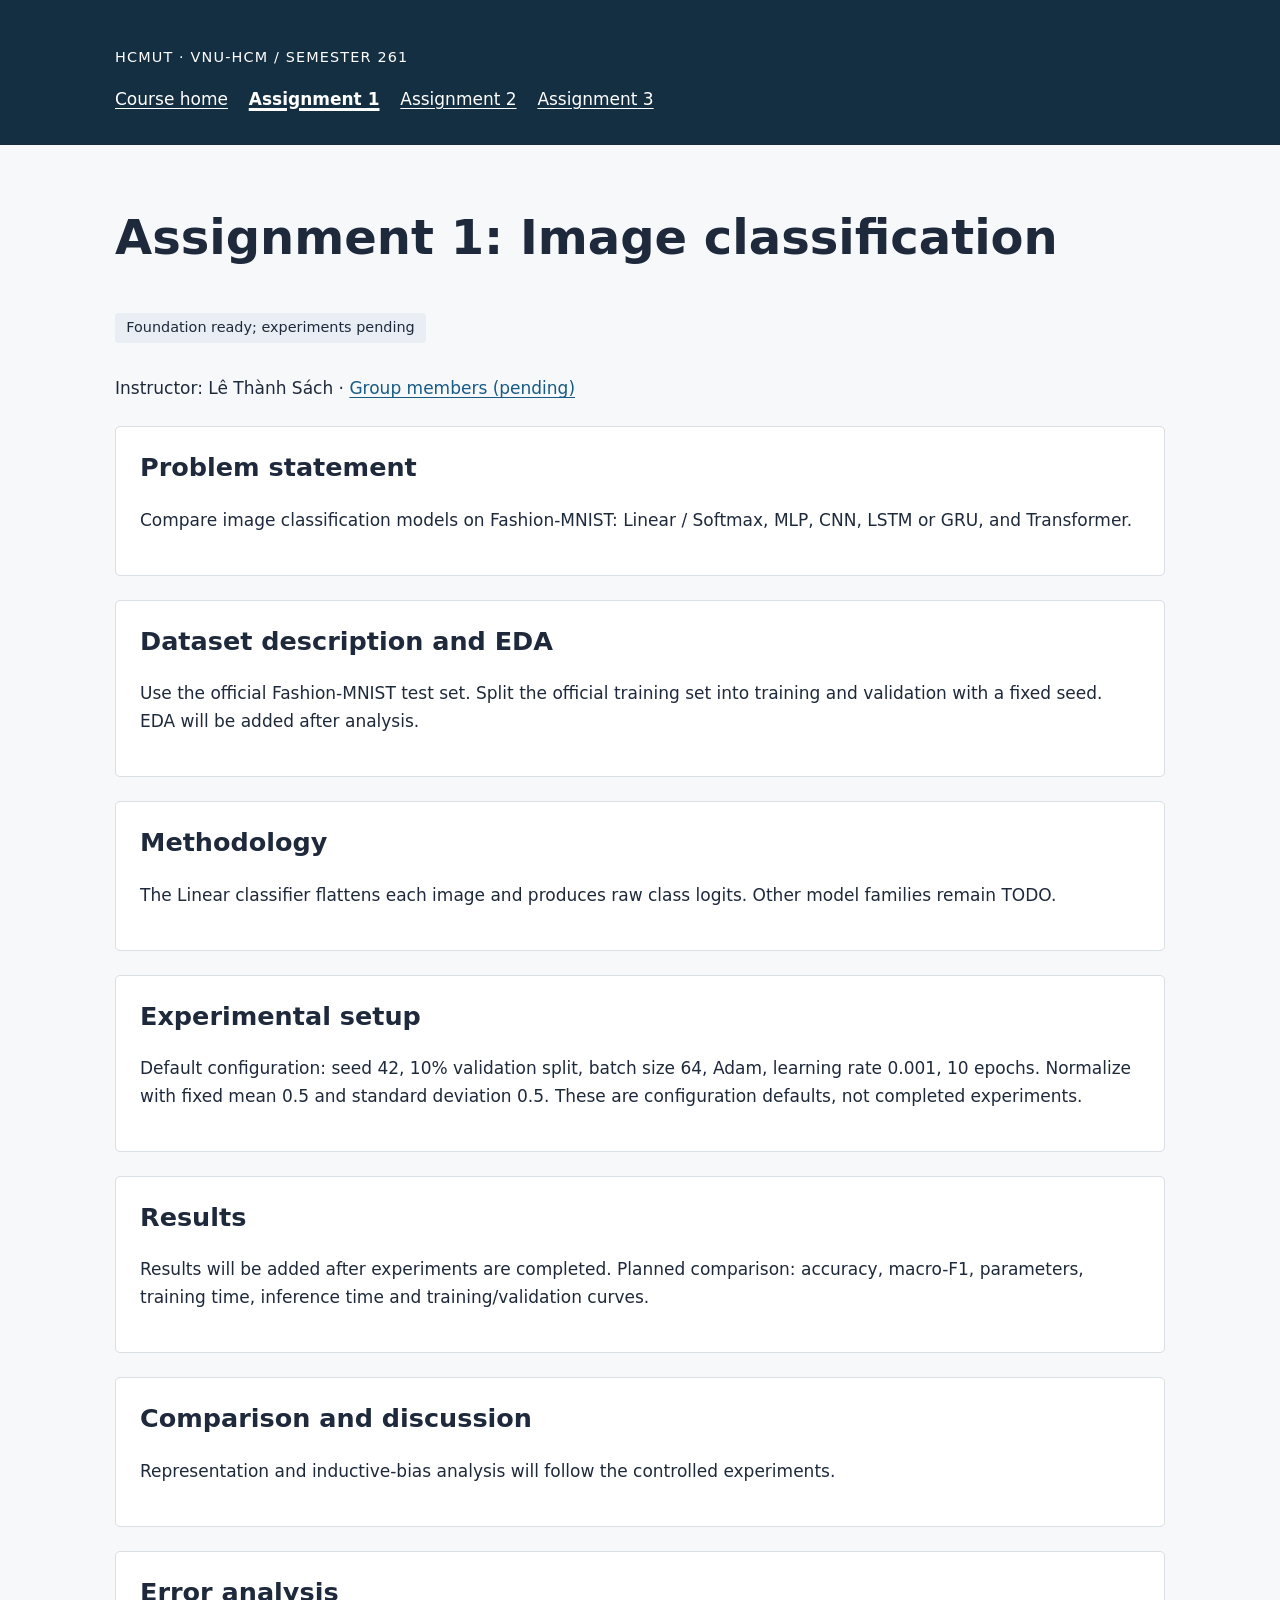
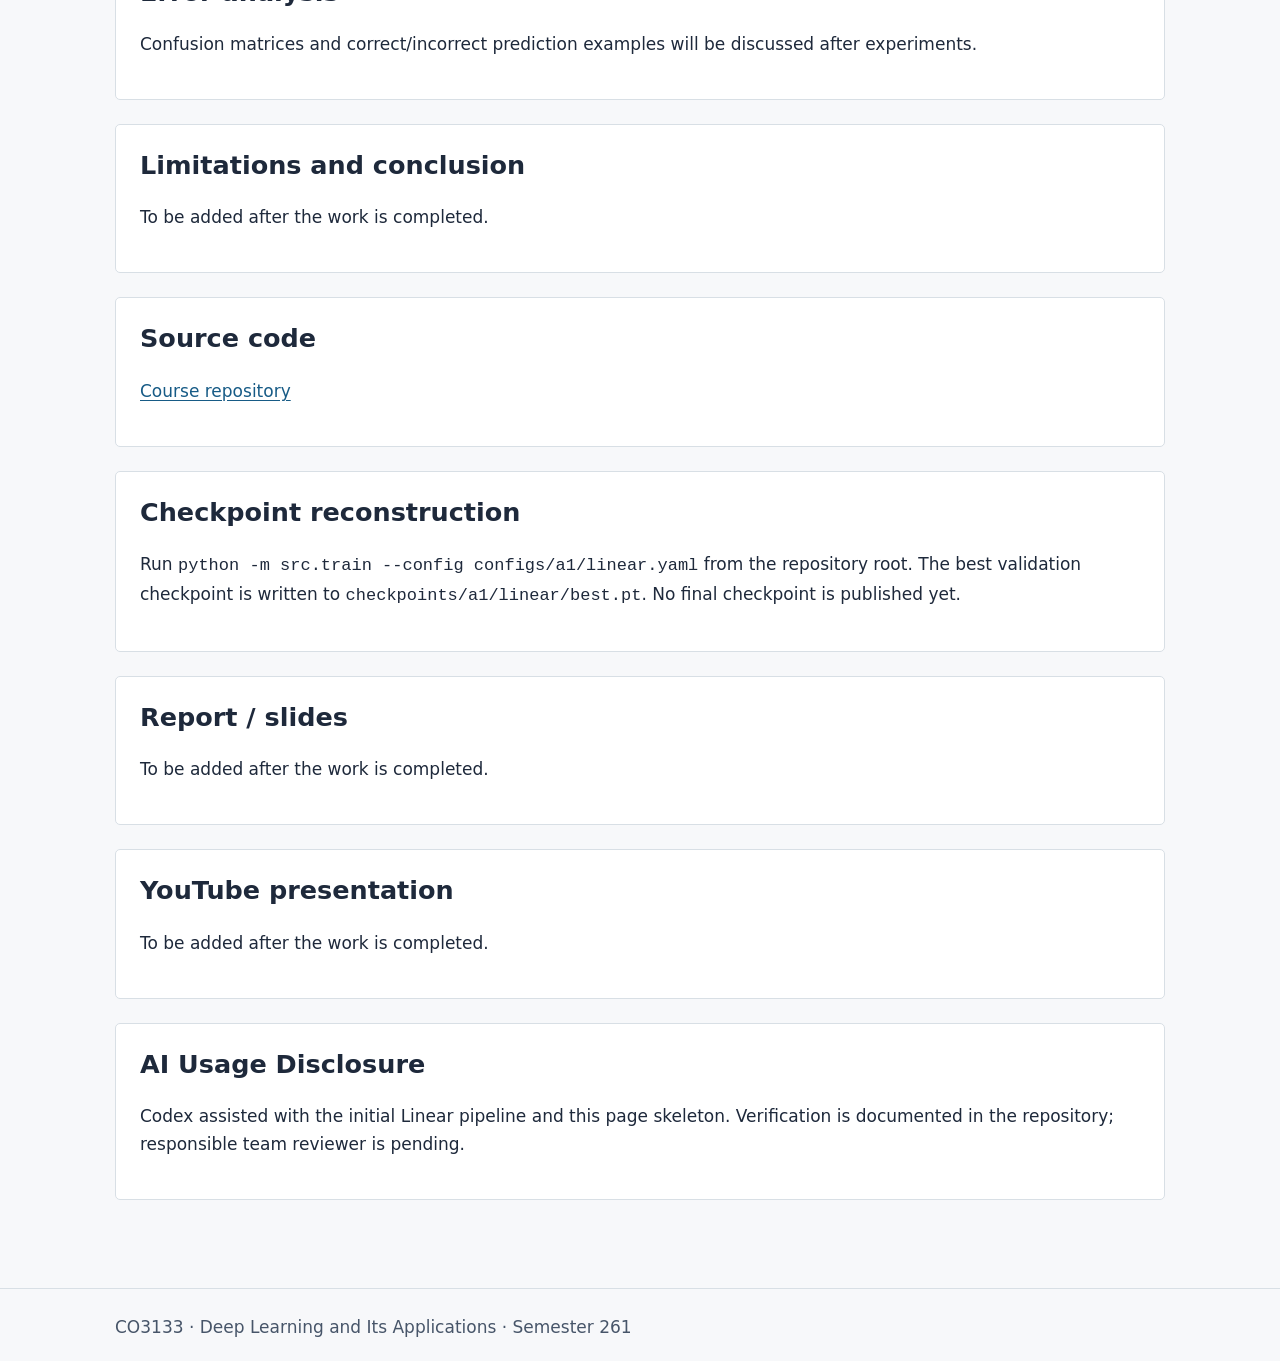
==== docs/assignments/a1/index.html @ 647c3972 "source base repo" ====
<!doctype html>
<html lang="en">
<head><meta charset="utf-8"><meta name="viewport" content="width=device-width,initial-scale=1"><title>Assignment 1 | CO3133</title><link rel="stylesheet" href="../../assets/css/style.css"></head>


<body><a class="skip" href="#main">Skip to content</a>

<header>
<div class="wrap">
<p class="eyebrow">HCMUT · VNU-HCM / Semester 261</p>

<nav aria-label="Main navigation"><a href="../../index.html">Course home</a><a href="../a1/index.html" aria-current="page">Assignment 1</a><a href="../a2/index.html">Assignment 2</a><a href="../a3/index.html">Assignment 3</a></nav>
</div>
</header>

<main id="main" class="wrap">
<h1>Assignment 1: Image classification</h1>

<p class="status">Foundation ready; experiments pending</p>

<p>Instructor: Lê Thành Sách · <a href="../../index.html#team">Group members (pending)</a></p>

<section>
<h2>Problem statement</h2>

<p>Compare image classification models on Fashion-MNIST: Linear / Softmax, MLP, CNN, LSTM or GRU, and Transformer.</p>
</section>

<section>
<h2>Dataset description and EDA</h2>

<p>Use the official Fashion-MNIST test set. Split the official training set into training and validation with a fixed seed. EDA will be added after analysis.</p>
</section>

<section>
<h2>Methodology</h2>

<p>The Linear classifier flattens each image and produces raw class logits. Other model families remain TODO.</p>
</section>

<section>
<h2>Experimental setup</h2>

<p>Default configuration: seed 42, 10% validation split, batch size 64, Adam, learning rate 0.001, 10 epochs. Normalize with fixed mean 0.5 and standard deviation 0.5. These are configuration defaults, not completed experiments.</p>
</section>

<section>
<h2>Results</h2>

<p>Results will be added after experiments are completed. Planned comparison: accuracy, macro-F1, parameters, training time, inference time and training/validation curves.</p>
</section>

<section>
<h2>Comparison and discussion</h2>

<p>Representation and inductive-bias analysis will follow the controlled experiments.</p>
</section>

<section>
<h2>Error analysis</h2>

<p>Confusion matrices and correct/incorrect prediction examples will be discussed after experiments.</p>
</section>

<section>
<h2>Limitations and conclusion</h2>

<p>To be added after the work is completed.</p>
</section>

<section>
<h2>Source code</h2>

<p><a href="https://github.com/kimhoangthien/CO3133-261-Deep-Learning">Course repository</a></p>
</section>

<section>
<h2>Checkpoint reconstruction</h2>

<p>Run <code>python -m src.train --config configs/a1/linear.yaml</code> from the repository root. The best validation checkpoint is written to <code>checkpoints/a1/linear/best.pt</code>. No final checkpoint is published yet.</p>
</section>

<section>
<h2>Report / slides</h2>

<p>To be added after the work is completed.</p>
</section>

<section>
<h2>YouTube presentation</h2>

<p>To be added after the work is completed.</p>
</section>

<section>
<h2>AI Usage Disclosure</h2>

<p>Codex assisted with the initial Linear pipeline and this page skeleton. Verification is documented in the repository; responsible team reviewer is pending.</p>
</section>
</main>

<footer>
<div class="wrap">CO3133 · Deep Learning and Its Applications · Semester 261</div>
</footer>
</body>
</html>
---- docs/assets/css/style.css ----
*{box-sizing:border-box}
html{scroll-behavior:smooth}
body{margin:0;color:#1e293b;background:#f7f8fa;font:17px/1.65 system-ui,sans-serif}
a{color:#175b86;text-underline-offset:3px}
a:hover{color:#103e5b}
a:focus-visible{outline:3px solid #b55c18;outline-offset:4px}
.wrap{width:min(1050px,92%);margin:auto}
header{background:#142e42;color:#fff;padding:2rem 0}
header a{color:#fff}
nav{display:flex;flex-wrap:wrap;gap:1.3rem}
nav a[aria-current=page]{font-weight:700;text-decoration-thickness:3px}
main{padding:2rem 0 4rem}
h1{font-size:clamp(2rem,5vw,3rem);line-height:1.2}
h2{line-height:1.3;margin-top:0}
section{margin:1.5rem 0;padding:1.5rem;background:#fff;border:1px solid #d8dfe5;border-radius:5px}
.grid{display:grid;grid-template-columns:repeat(auto-fit,minmax(230px,1fr));gap:1rem}
.grid section{margin:0}
.eyebrow{font-size:.9rem;letter-spacing:.08em;text-transform:uppercase}
.status{display:inline-block;background:#e8eef3;padding:.2rem .7rem;border-radius:4px;font-size:.9rem}
.table-wrap{overflow-x:auto}
table{border-collapse:collapse;width:100%;text-align:left}
th,td{padding:.7rem;border-bottom:1px solid #d8dfe5}
footer{border-top:1px solid #d8dfe5;padding:1.5rem 0;color:#475569}
code{overflow-wrap:anywhere}
.skip{position:absolute;left:1rem;top:-5rem;background:white;padding:.5rem}
.skip:focus{top:1rem}
 @media(max-width:550px){section{padding:1rem}
nav{gap:.8rem}
}
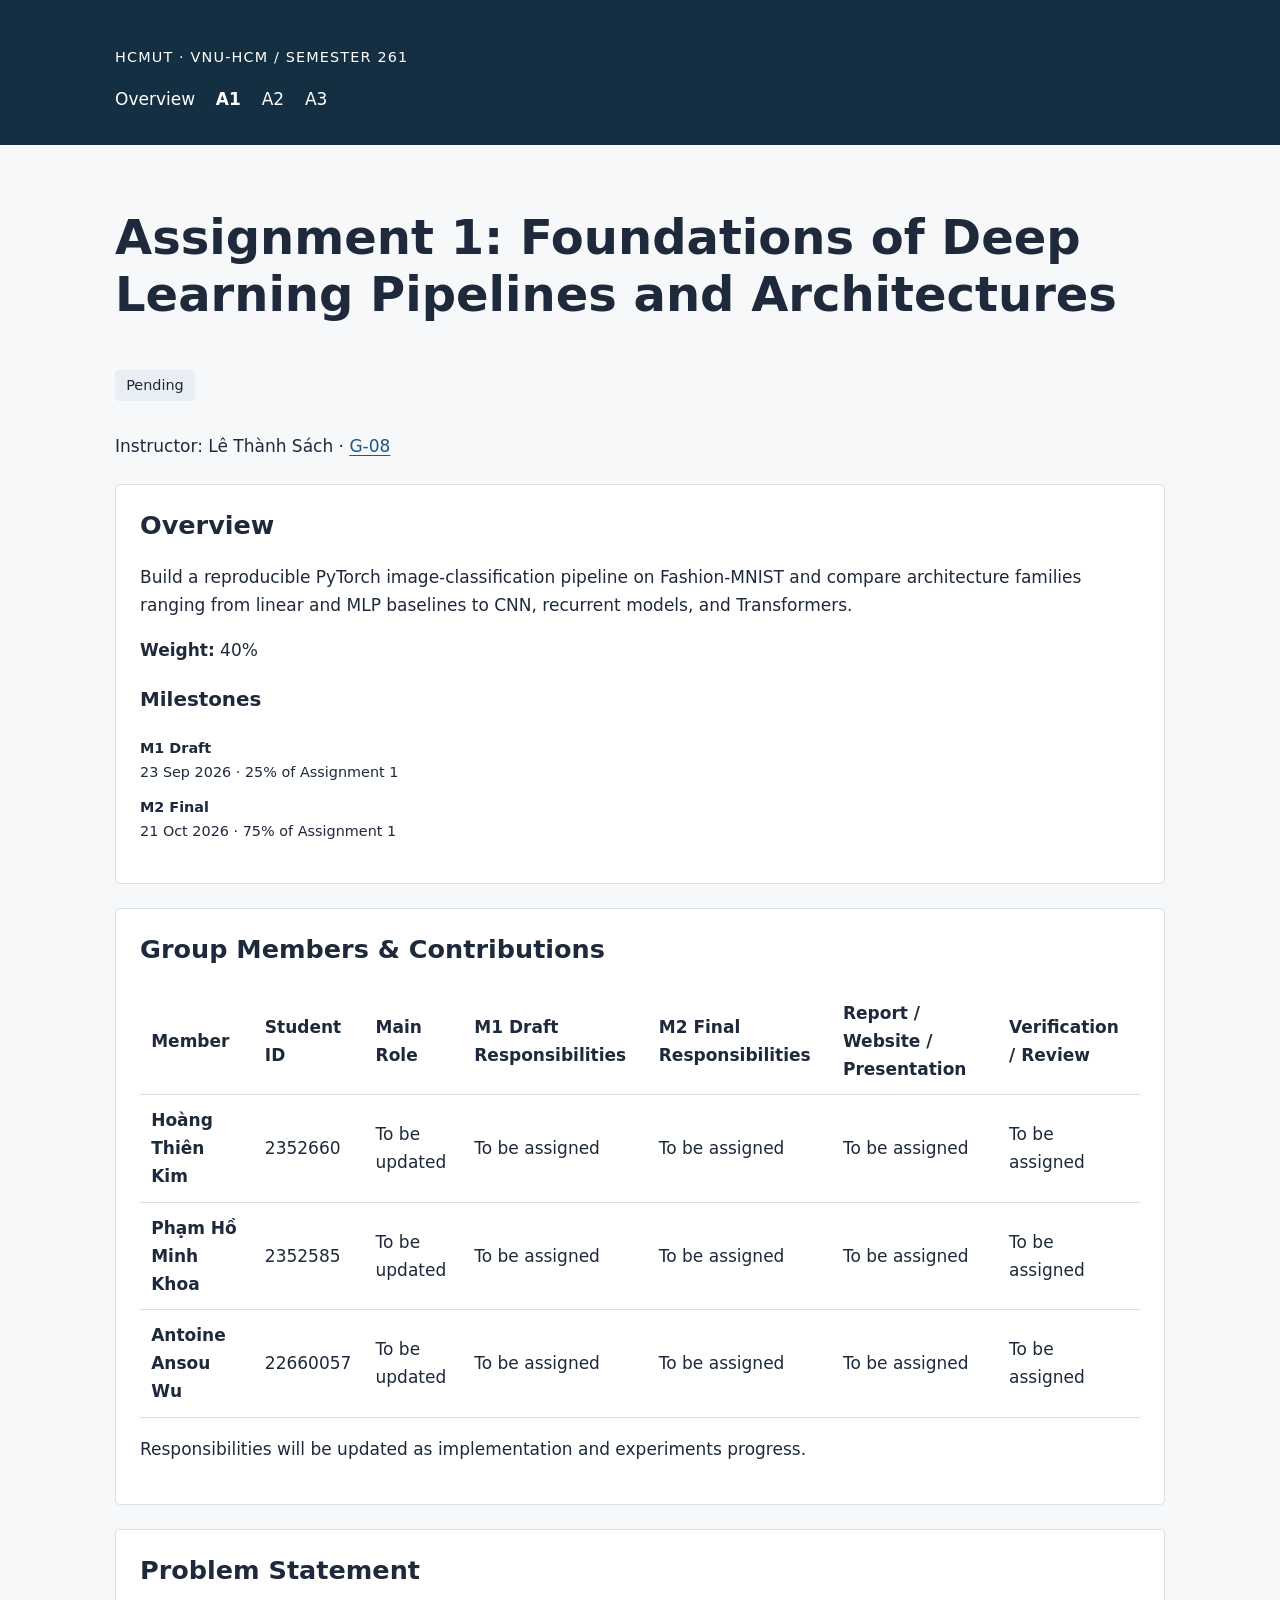
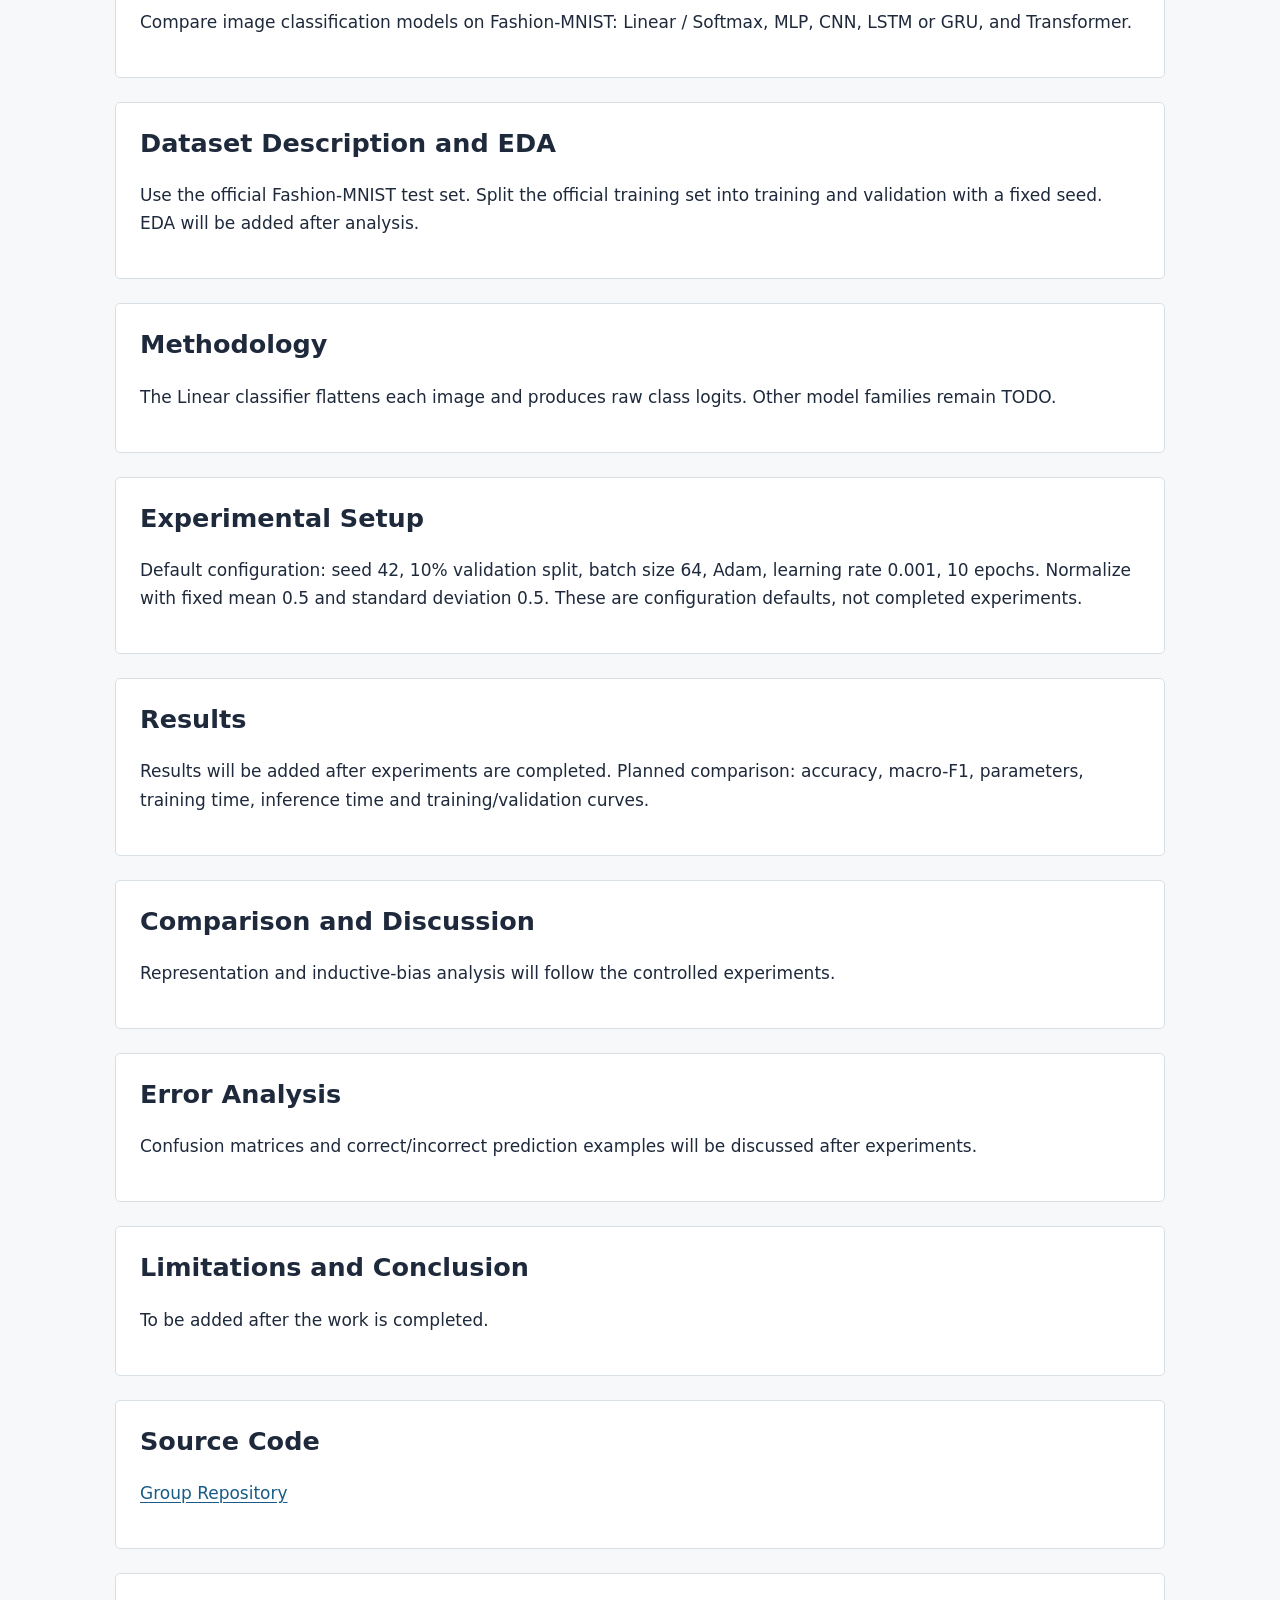
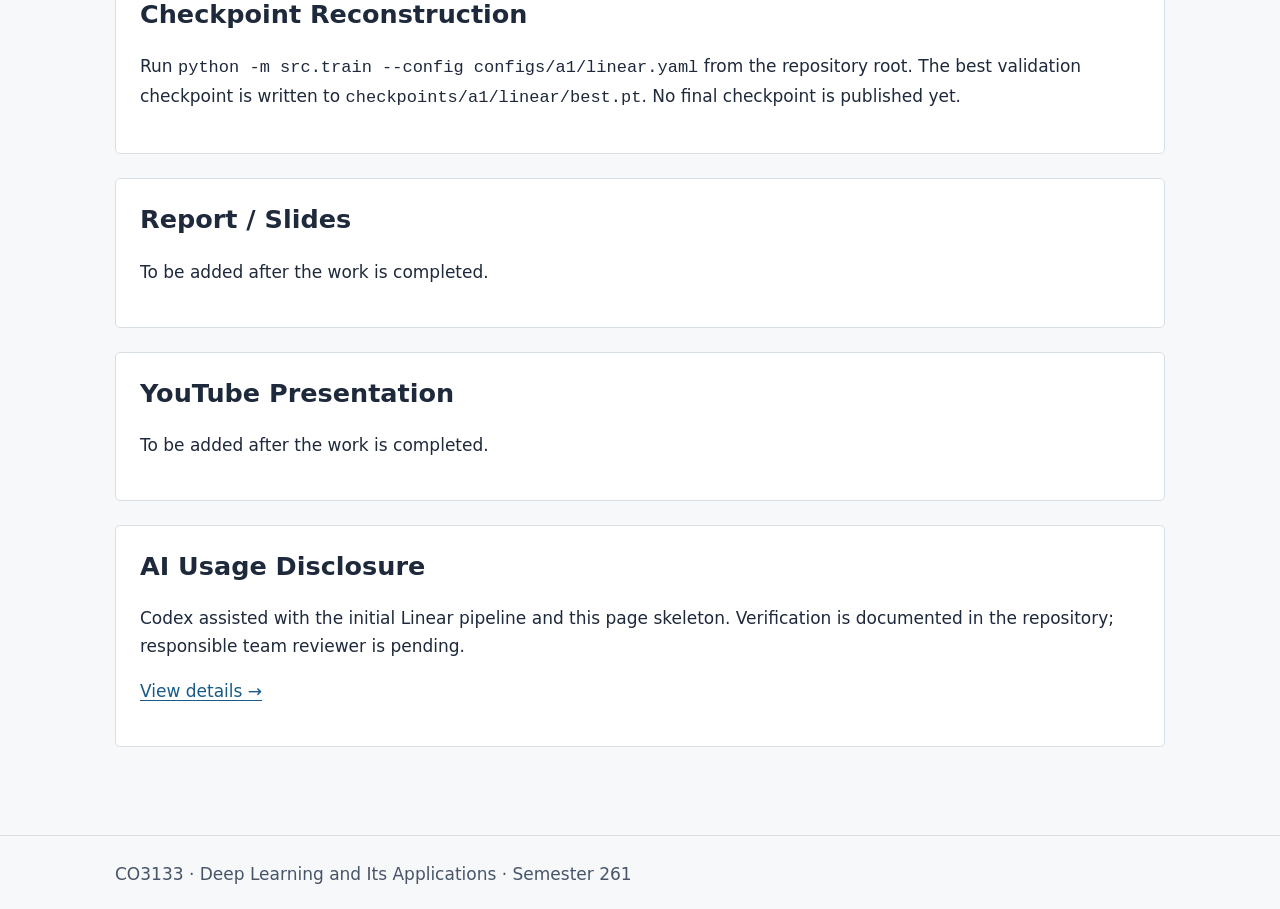
==== commit ffc4e6f7: "landing page update" ====
--- a/docs/assignments/a1/index.html
+++ b/docs/assignments/a1/index.html
@@ -1,6 +1,6 @@
 <!doctype html>
 <html lang="en">
-<head><meta charset="utf-8"><meta name="viewport" content="width=device-width,initial-scale=1"><title>Assignment 1 | CO3133</title><link rel="stylesheet" href="../../assets/css/style.css"></head>
+<head><meta charset="utf-8"><meta name="viewport" content="width=device-width,initial-scale=1"><title>Assignment 1 | CO3133</title><link rel="stylesheet" href="../../assets/css/style.css?v=4"></head>
 
 
 <body><a class="skip" href="#main">Skip to content</a>
@@ -9,25 +9,87 @@
 <div class="wrap">
 <p class="eyebrow">HCMUT · VNU-HCM / Semester 261</p>
 
-<nav aria-label="Main navigation"><a href="../../index.html">Course home</a><a href="../a1/index.html" aria-current="page">Assignment 1</a><a href="../a2/index.html">Assignment 2</a><a href="../a3/index.html">Assignment 3</a></nav>
+<nav aria-label="Main navigation"><a href="../../index.html">Overview</a><a href="../a1/index.html" aria-current="page">A1</a><a href="../a2/index.html">A2</a><a href="../a3/index.html">A3</a></nav>
 </div>
 </header>
 
 <main id="main" class="wrap">
-<h1>Assignment 1: Image classification</h1>
+<h1>Assignment 1: Foundations of Deep Learning Pipelines and Architectures</h1>
 
-<p class="status">Foundation ready; experiments pending</p>
+<p class="status">Pending</p>
 
-<p>Instructor: Lê Thành Sách · <a href="../../index.html#team">Group members (pending)</a></p>
+<p>Instructor: Lê Thành Sách · <a href="../../index.html#team">G-08</a></p>
 
 <section>
-<h2>Problem statement</h2>
+<h2>Overview</h2>
+<p>Build a reproducible PyTorch image-classification pipeline on Fashion-MNIST and compare architecture families ranging from linear and MLP baselines to CNN, recurrent models, and Transformers.</p>
+<p><strong>Weight:</strong> 40%</p>
+<h3>Milestones</h3>
+<ul class="milestones">
+<li><strong>M1 Draft</strong><br><time datetime="2026-09-23">23 Sep 2026</time> · 25% of Assignment 1</li>
+<li><strong>M2 Final</strong><br><time datetime="2026-10-21">21 Oct 2026</time> · 75% of Assignment 1</li>
+</ul>
+</section>
+
+<section id="contributions">
+<h2 id="contributions-heading">Group Members &amp; Contributions</h2>
+
+<div class="table-wrap" role="region" aria-labelledby="contributions-heading" tabindex="0">
+<table aria-labelledby="contributions-heading">
+<thead>
+<tr>
+<th scope="col">Member</th>
+<th scope="col">Student ID</th>
+<th scope="col">Main Role</th>
+<th scope="col">M1 Draft Responsibilities</th>
+<th scope="col">M2 Final Responsibilities</th>
+<th scope="col">Report / Website / Presentation</th>
+<th scope="col">Verification / Review</th>
+</tr>
+</thead>
+<tbody>
+<tr>
+<th scope="row">Hoàng Thiên Kim</th>
+<td>2352660</td>
+<td>To be updated</td>
+<td>To be assigned</td>
+<td>To be assigned</td>
+<td>To be assigned</td>
+<td>To be assigned</td>
+</tr>
+<tr>
+<th scope="row">Phạm Hồ Minh Khoa</th>
+<td>2352585</td>
+<td>To be updated</td>
+<td>To be assigned</td>
+<td>To be assigned</td>
+<td>To be assigned</td>
+<td>To be assigned</td>
+</tr>
+<tr>
+<th scope="row">Antoine Ansou Wu</th>
+<td>22660057</td>
+<td>To be updated</td>
+<td>To be assigned</td>
+<td>To be assigned</td>
+<td>To be assigned</td>
+<td>To be assigned</td>
+</tr>
+</tbody>
+</table>
+</div>
+
+<p>Responsibilities will be updated as implementation and experiments progress.</p>
+</section>
+
+<section>
+<h2>Problem Statement</h2>
 
 <p>Compare image classification models on Fashion-MNIST: Linear / Softmax, MLP, CNN, LSTM or GRU, and Transformer.</p>
 </section>
 
 <section>
-<h2>Dataset description and EDA</h2>
+<h2>Dataset Description and EDA</h2>
 
 <p>Use the official Fashion-MNIST test set. Split the official training set into training and validation with a fixed seed. EDA will be added after analysis.</p>
 </section>
@@ -39,7 +101,7 @@
 </section>
 
 <section>
-<h2>Experimental setup</h2>
+<h2>Experimental Setup</h2>
 
 <p>Default configuration: seed 42, 10% validation split, batch size 64, Adam, learning rate 0.001, 10 epochs. Normalize with fixed mean 0.5 and standard deviation 0.5. These are configuration defaults, not completed experiments.</p>
 </section>
@@ -51,43 +113,43 @@
 </section>
 
 <section>
-<h2>Comparison and discussion</h2>
+<h2>Comparison and Discussion</h2>
 
 <p>Representation and inductive-bias analysis will follow the controlled experiments.</p>
 </section>
 
 <section>
-<h2>Error analysis</h2>
+<h2>Error Analysis</h2>
 
 <p>Confusion matrices and correct/incorrect prediction examples will be discussed after experiments.</p>
 </section>
 
 <section>
-<h2>Limitations and conclusion</h2>
+<h2>Limitations and Conclusion</h2>
 
 <p>To be added after the work is completed.</p>
 </section>
 
 <section>
-<h2>Source code</h2>
+<h2>Source Code</h2>
 
-<p><a href="https://github.com/kimhoangthien/CO3133-261-Deep-Learning">Course repository</a></p>
+<p><a href="https://github.com/kimhoangthien/CO3133-261-Deep-Learning">Group Repository</a></p>
 </section>
 
 <section>
-<h2>Checkpoint reconstruction</h2>
+<h2>Checkpoint Reconstruction</h2>
 
 <p>Run <code>python -m src.train --config configs/a1/linear.yaml</code> from the repository root. The best validation checkpoint is written to <code>checkpoints/a1/linear/best.pt</code>. No final checkpoint is published yet.</p>
 </section>
 
 <section>
-<h2>Report / slides</h2>
+<h2>Report / Slides</h2>
 
 <p>To be added after the work is completed.</p>
 </section>
 
 <section>
-<h2>YouTube presentation</h2>
+<h2>YouTube Presentation</h2>
 
 <p>To be added after the work is completed.</p>
 </section>
@@ -96,6 +158,7 @@
 <h2>AI Usage Disclosure</h2>
 
 <p>Codex assisted with the initial Linear pipeline and this page skeleton. Verification is documented in the repository; responsible team reviewer is pending.</p>
+<p><a href="https://github.com/kimhoangthien/CO3133-261-Deep-Learning/blob/main/AI_USAGE.md">View details →</a></p>
 </section>
 </main>
 
--- a/docs/assets/css/style.css
+++ b/docs/assets/css/style.css
@@ -8,16 +8,45 @@
 header{background:#142e42;color:#fff;padding:2rem 0}
 header a{color:#fff}
 nav{display:flex;flex-wrap:wrap;gap:1.3rem}
-nav a[aria-current=page]{font-weight:700;text-decoration-thickness:3px}
+nav a{text-decoration:none}
+nav a[aria-current=page]{font-weight:700}
 main{padding:2rem 0 4rem}
 h1{font-size:clamp(2rem,5vw,3rem);line-height:1.2}
 h2{line-height:1.3;margin-top:0}
 section{margin:1.5rem 0;padding:1.5rem;background:#fff;border:1px solid #d8dfe5;border-radius:5px}
 .grid{display:grid;grid-template-columns:repeat(auto-fit,minmax(230px,1fr));gap:1rem}
 .grid section{margin:0}
+.assignment-grid{grid-template-columns:repeat(3,minmax(0,1fr))}
+.assignment-grid section{display:grid;grid-template-rows:subgrid;grid-row:span 6;min-width:0;row-gap:1rem}
+.assignment-grid section>h2,.assignment-grid section>p,.assignment-grid section>ul{margin:0}
+.assignment-grid section>p:has(.status){display:flex;flex-direction:column;align-items:flex-start;gap:.35rem}
+.assignment-grid h2 a{text-decoration:none}
+.assignment-grid h3{font-size:1.1rem;line-height:1.4;margin:0}
+.assignment-grid h4{margin:0;font-size:1rem}
+.milestones{list-style:none;padding:0;margin:.5rem 0 1rem;font-size:.9rem}
+.milestones li+li{margin-top:.7rem}
 .eyebrow{font-size:.9rem;letter-spacing:.08em;text-transform:uppercase}
 .status{display:inline-block;background:#e8eef3;padding:.2rem .7rem;border-radius:4px;font-size:.9rem}
 .table-wrap{overflow-x:auto}
+.group-meta{display:grid;grid-template-columns:repeat(2,minmax(0,1fr));gap:1rem 1.5rem;margin:0}
+.group-meta dt{font-weight:700}
+.group-meta dd{margin:.25rem 0 0;overflow-wrap:anywhere}
+.group-repository{grid-column:1/-1}
+.member-grid{display:grid;grid-template-columns:repeat(3,minmax(0,1fr));gap:1rem}
+.member-card{min-width:0;display:flex;flex-direction:column;padding:1rem;background:#f7f8fa;border:1px solid #d8dfe5;border-radius:5px}
+.member-name{margin:0;font-size:1.05rem;line-height:1.4;overflow-wrap:anywhere}
+.member-header{display:flex;align-items:center;gap:.75rem;margin-bottom:1rem}
+.member-details{min-width:0}
+.member-avatar{display:grid;place-items:center;width:44px;height:44px;flex-shrink:0;border-radius:50%;background:#e8eef3;color:#142e42;font-size:1rem;font-weight:700;overflow:hidden}
+.member-avatar img{width:100%;height:100%;object-fit:cover}
+.member-id{margin:.25rem 0 0;color:#475569;font-size:.9rem}
+.member-role{margin:0 0 .5rem;font-size:.9rem}
+.member-github{margin:auto 0 0;font-size:.9rem}
+@media(max-width:850px){.member-grid{grid-template-columns:repeat(2,minmax(0,1fr))}}
+@media(max-width:550px){.member-grid,.group-meta{grid-template-columns:minmax(0,1fr)}}
+.course-info{display:grid;grid-template-columns:150px minmax(0,1fr);gap:.7rem 1.5rem;margin:0}
+.course-info dt{font-weight:700}
+.course-info dd{margin:0;overflow-wrap:anywhere}
 table{border-collapse:collapse;width:100%;text-align:left}
 th,td{padding:.7rem;border-bottom:1px solid #d8dfe5}
 footer{border-top:1px solid #d8dfe5;padding:1.5rem 0;color:#475569}
@@ -26,4 +55,10 @@
 .skip:focus{top:1rem}
  @media(max-width:550px){section{padding:1rem}
 nav{gap:.8rem}
+.course-info{grid-template-columns:minmax(0,1fr);gap:.2rem}
+.course-info dd+dt{margin-top:.7rem}
 }
+
+@media(max-width:850px){.assignment-grid{grid-template-columns:minmax(0,1fr)}
+.assignment-grid section{grid-template-rows:auto;grid-row:auto}
+}
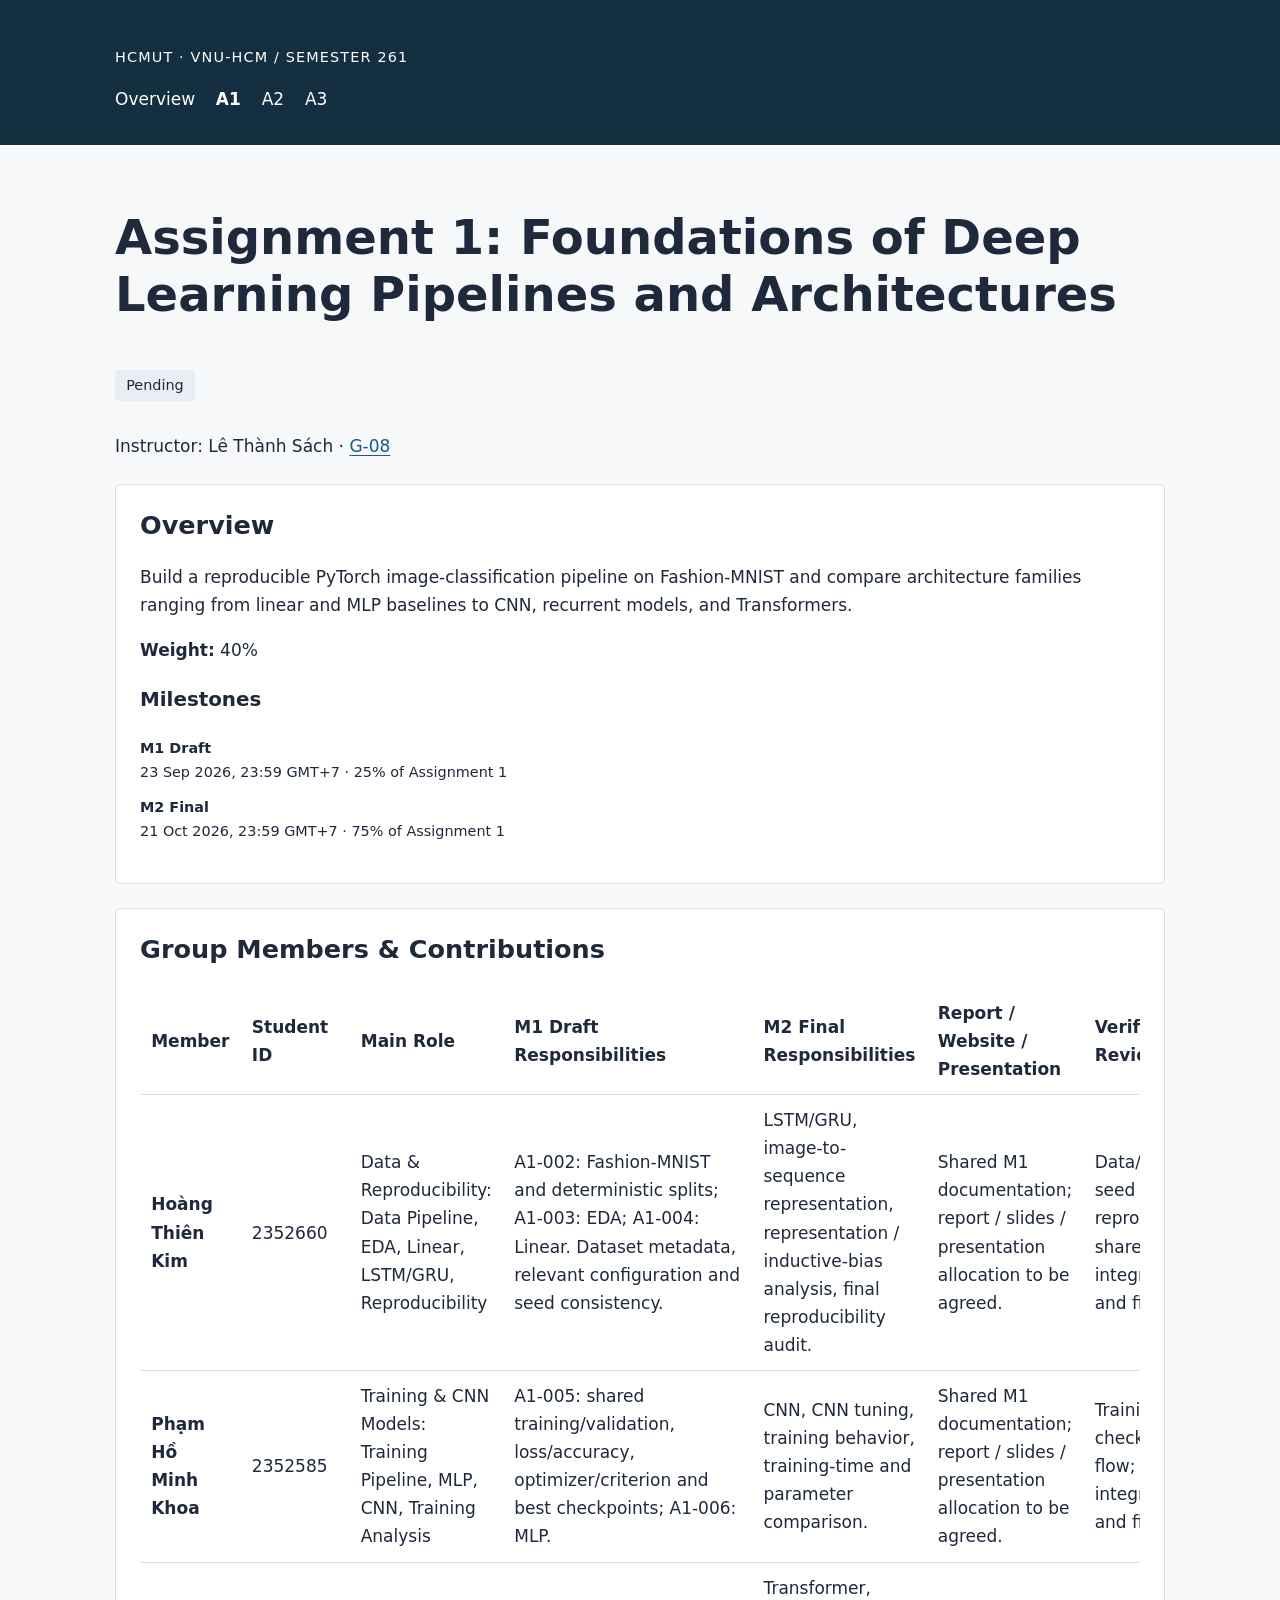
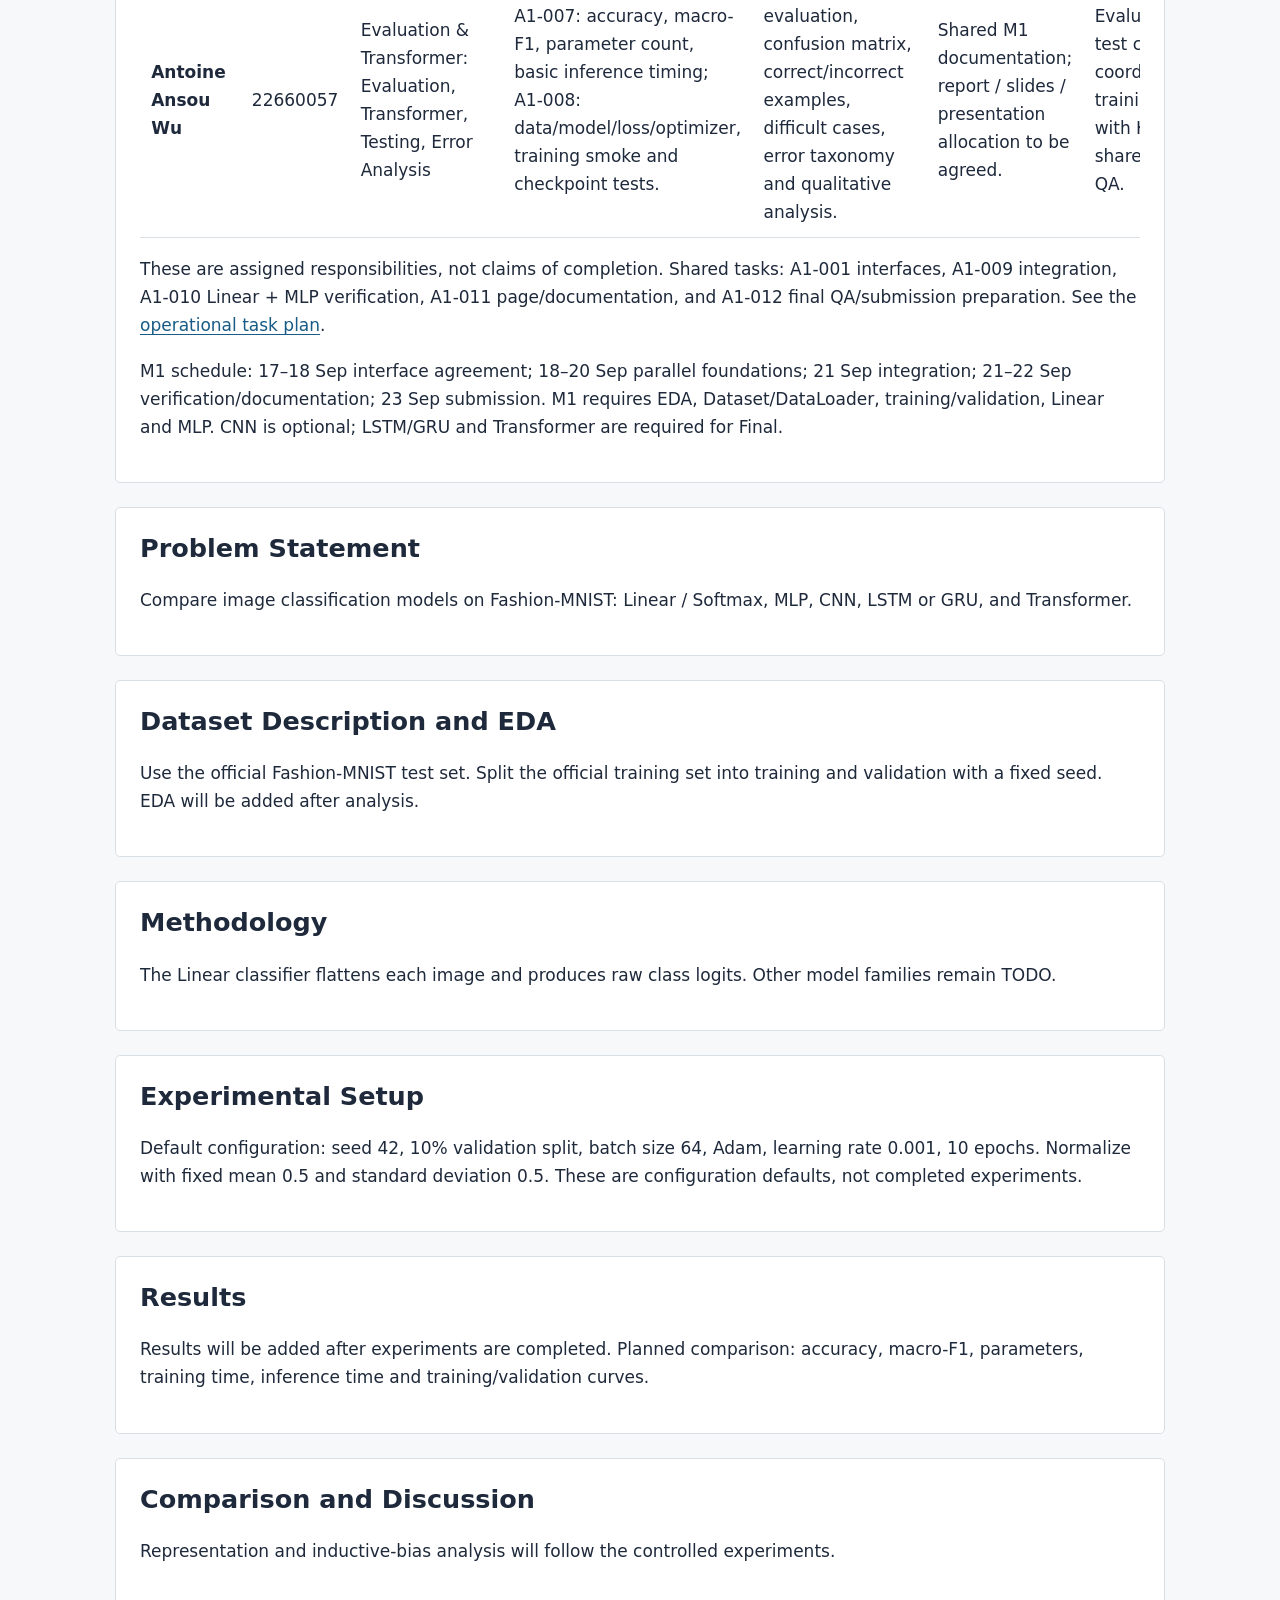
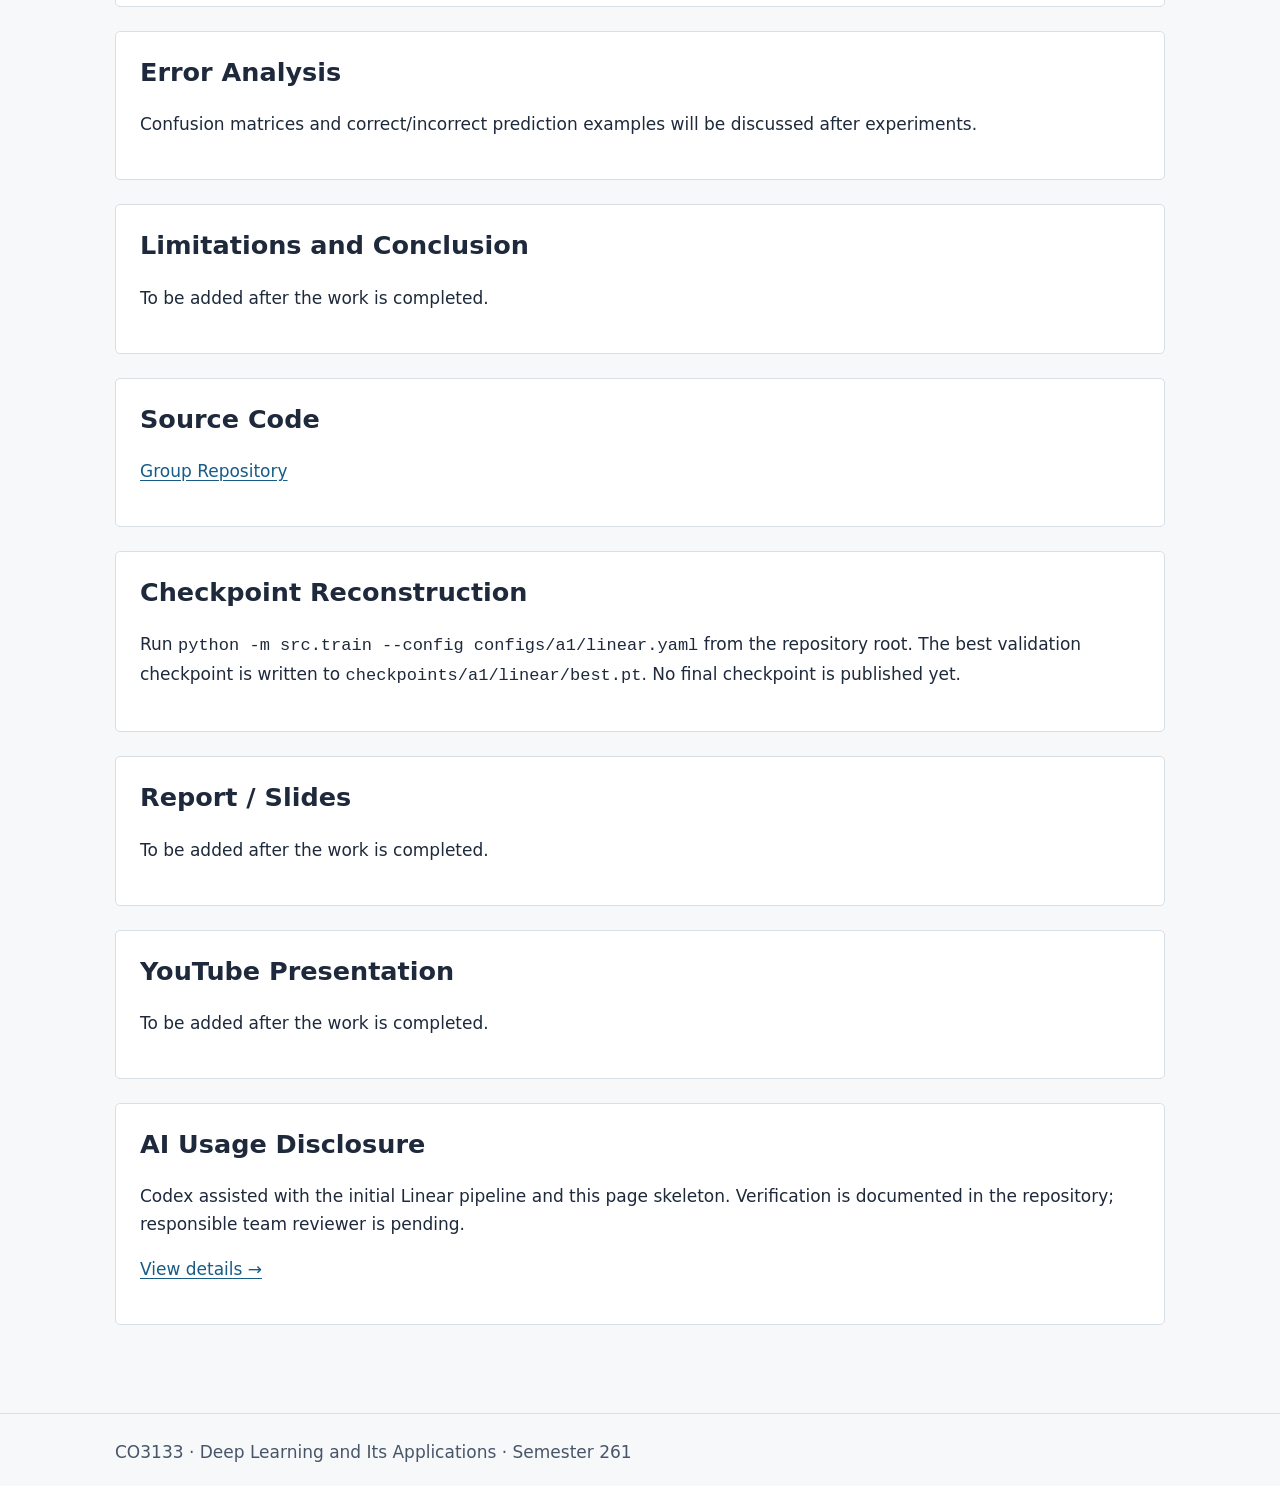
==== commit 99c4e3bc: "pre-task implement update" ====
--- a/docs/assignments/a1/index.html
+++ b/docs/assignments/a1/index.html
@@ -26,8 +26,8 @@
 <p><strong>Weight:</strong> 40%</p>
 <h3>Milestones</h3>
 <ul class="milestones">
-<li><strong>M1 Draft</strong><br><time datetime="2026-09-23">23 Sep 2026</time> · 25% of Assignment 1</li>
-<li><strong>M2 Final</strong><br><time datetime="2026-10-21">21 Oct 2026</time> · 75% of Assignment 1</li>
+<li><strong>M1 Draft</strong><br><time datetime="2026-09-23T23:59:00+07:00">23 Sep 2026, 23:59 GMT+7</time> · 25% of Assignment 1</li>
+<li><strong>M2 Final</strong><br><time datetime="2026-10-21T23:59:00+07:00">21 Oct 2026, 23:59 GMT+7</time> · 75% of Assignment 1</li>
 </ul>
 </section>
 
@@ -51,35 +51,36 @@
 <tr>
 <th scope="row">Hoàng Thiên Kim</th>
 <td>2352660</td>
-<td>To be updated</td>
-<td>To be assigned</td>
-<td>To be assigned</td>
-<td>To be assigned</td>
-<td>To be assigned</td>
+<td>Data &amp; Reproducibility: Data Pipeline, EDA, Linear, LSTM/GRU, Reproducibility</td>
+<td>A1-002: Fashion-MNIST and deterministic splits; A1-003: EDA; A1-004: Linear. Dataset metadata, relevant configuration and seed consistency.</td>
+<td>LSTM/GRU, image-to-sequence representation, representation / inductive-bias analysis, final reproducibility audit.</td>
+<td>Shared M1 documentation; report / slides / presentation allocation to be agreed.</td>
+<td>Data/split and seed reproducibility; shared integration and final QA.</td>
 </tr>
 <tr>
 <th scope="row">Phạm Hồ Minh Khoa</th>
 <td>2352585</td>
-<td>To be updated</td>
-<td>To be assigned</td>
-<td>To be assigned</td>
-<td>To be assigned</td>
-<td>To be assigned</td>
+<td>Training &amp; CNN Models: Training Pipeline, MLP, CNN, Training Analysis</td>
+<td>A1-005: shared training/validation, loss/accuracy, optimizer/criterion and best checkpoints; A1-006: MLP.</td>
+<td>CNN, CNN tuning, training behavior, training-time and parameter comparison.</td>
+<td>Shared M1 documentation; report / slides / presentation allocation to be agreed.</td>
+<td>Training and checkpoint flow; shared integration and final QA.</td>
 </tr>
 <tr>
 <th scope="row">Antoine Ansou Wu</th>
 <td>22660057</td>
-<td>To be updated</td>
-<td>To be assigned</td>
-<td>To be assigned</td>
-<td>To be assigned</td>
-<td>To be assigned</td>
+<td>Evaluation &amp; Transformer: Evaluation, Transformer, Testing, Error Analysis</td>
+<td>A1-007: accuracy, macro-F1, parameter count, basic inference timing; A1-008: data/model/loss/optimizer, training smoke and checkpoint tests.</td>
+<td>Transformer, evaluation, confusion matrix, correct/incorrect examples, difficult cases, error taxonomy and qualitative analysis.</td>
+<td>Shared M1 documentation; report / slides / presentation allocation to be agreed.</td>
+<td>Evaluation and test coverage; coordinate training tests with Khoa; shared final QA.</td>
 </tr>
 </tbody>
 </table>
 </div>
 
-<p>Responsibilities will be updated as implementation and experiments progress.</p>
+<p>These are assigned responsibilities, not claims of completion. Shared tasks: A1-001 interfaces, A1-009 integration, A1-010 Linear + MLP verification, A1-011 page/documentation, and A1-012 final QA/submission preparation. See the <a href="https://github.com/kimhoangthien/CO3133-261-Deep-Learning/blob/dev/assignments/a1/TASKS.md">operational task plan</a>.</p>
+<p>M1 schedule: 17–18 Sep interface agreement; 18–20 Sep parallel foundations; 21 Sep integration; 21–22 Sep verification/documentation; 23 Sep submission. M1 requires EDA, Dataset/DataLoader, training/validation, Linear and MLP. CNN is optional; LSTM/GRU and Transformer are required for Final.</p>
 </section>
 
 <section>
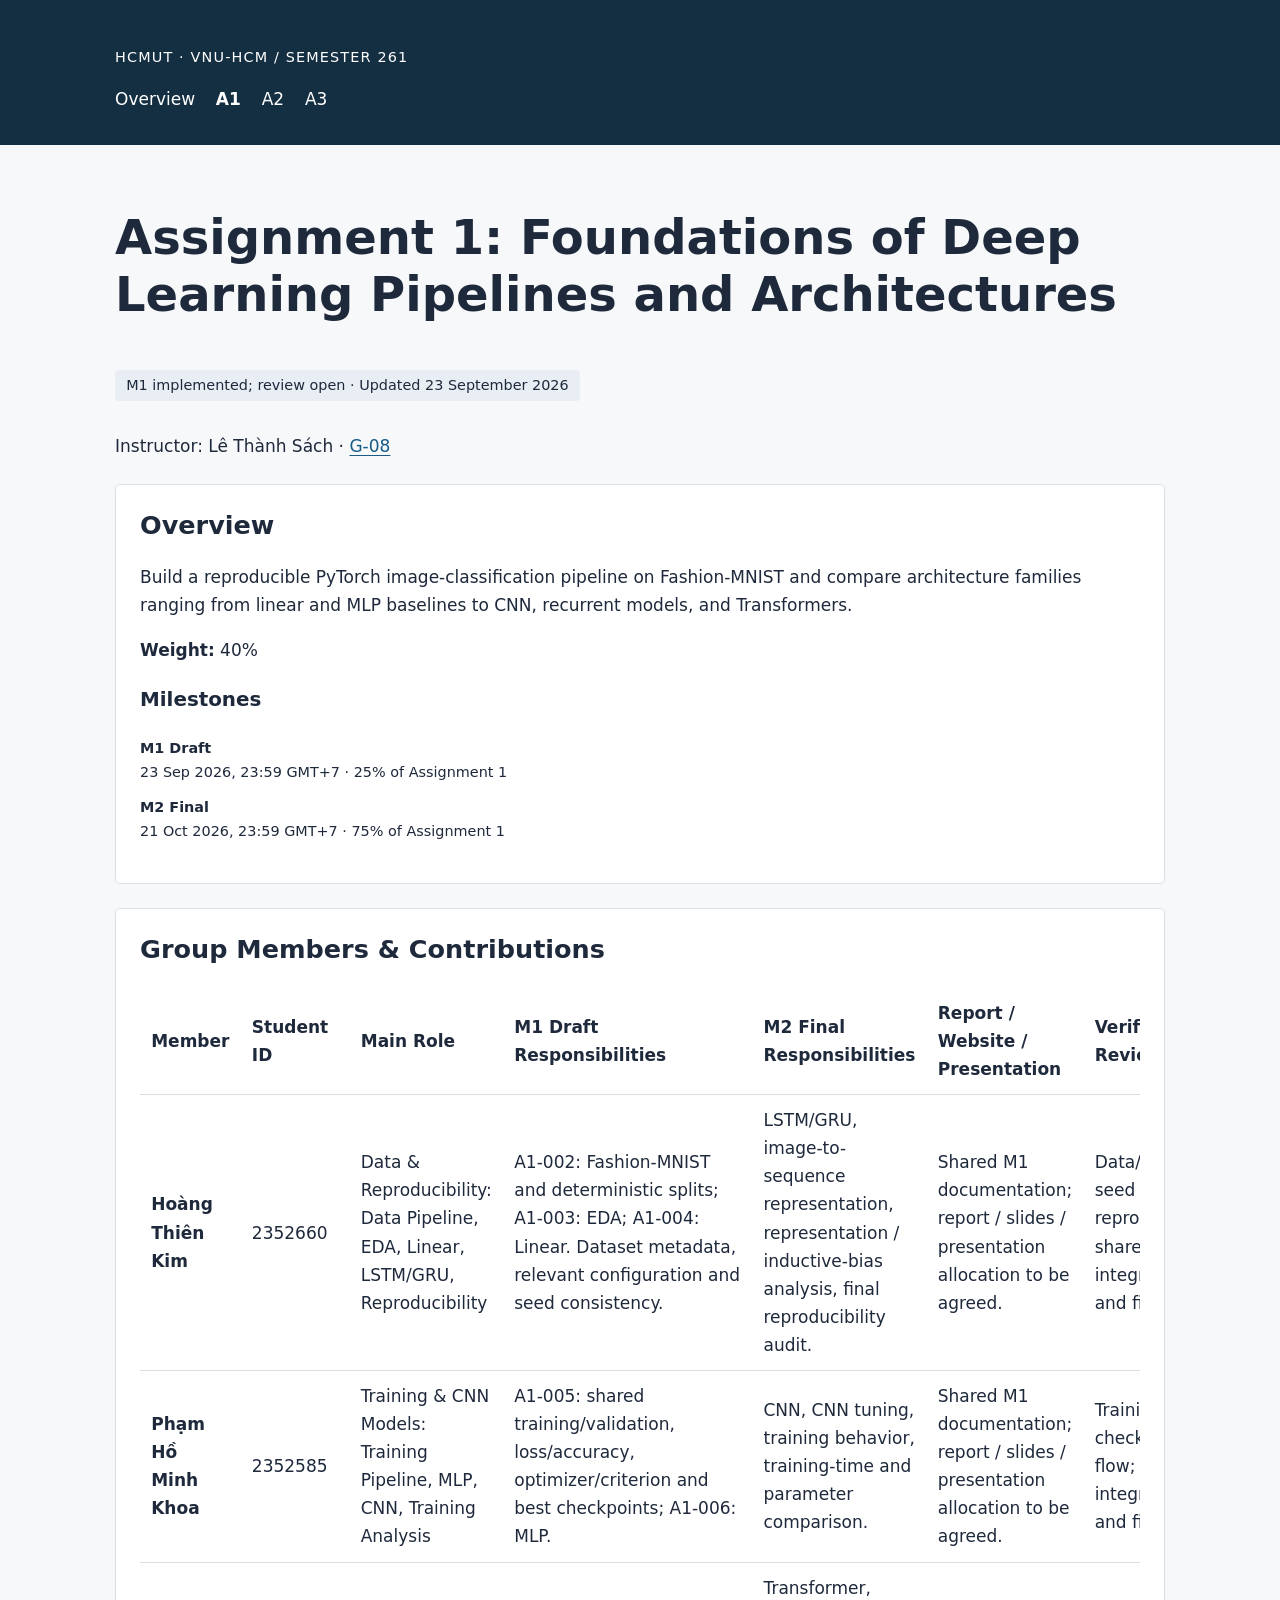
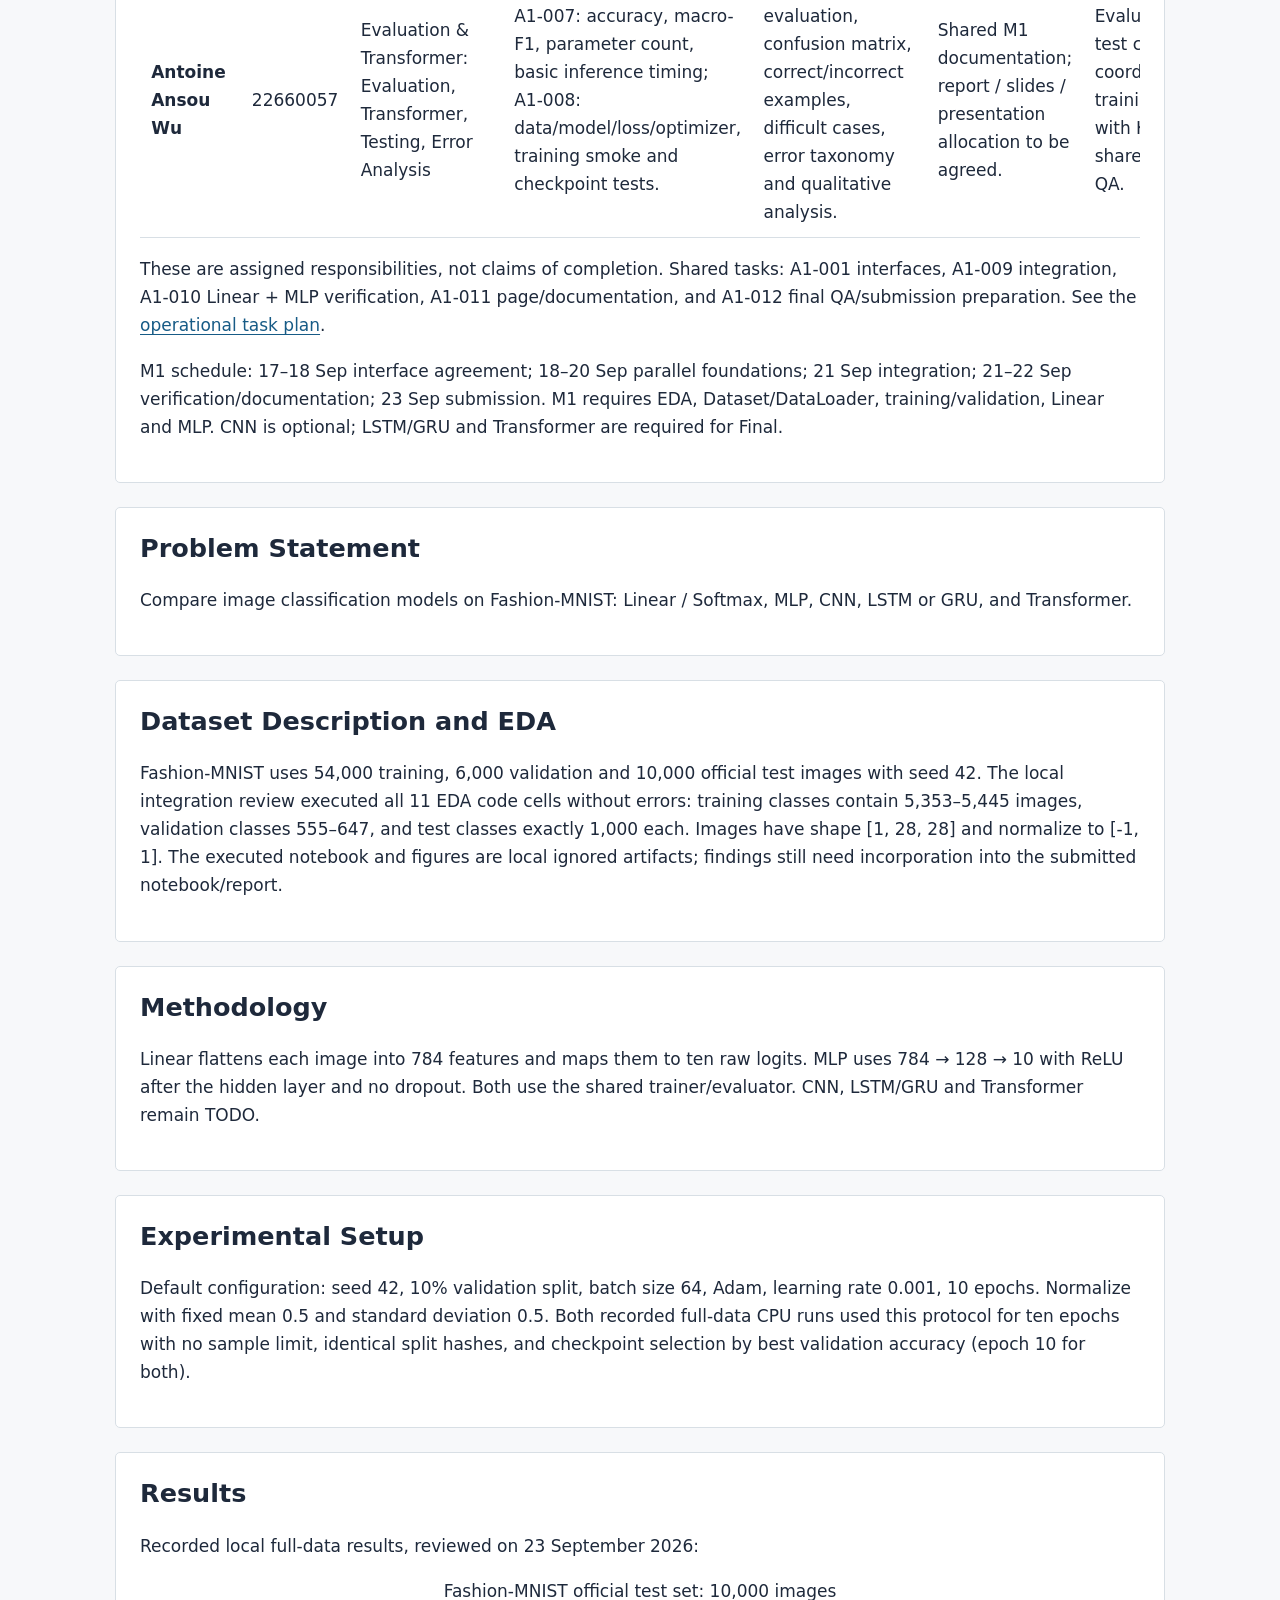
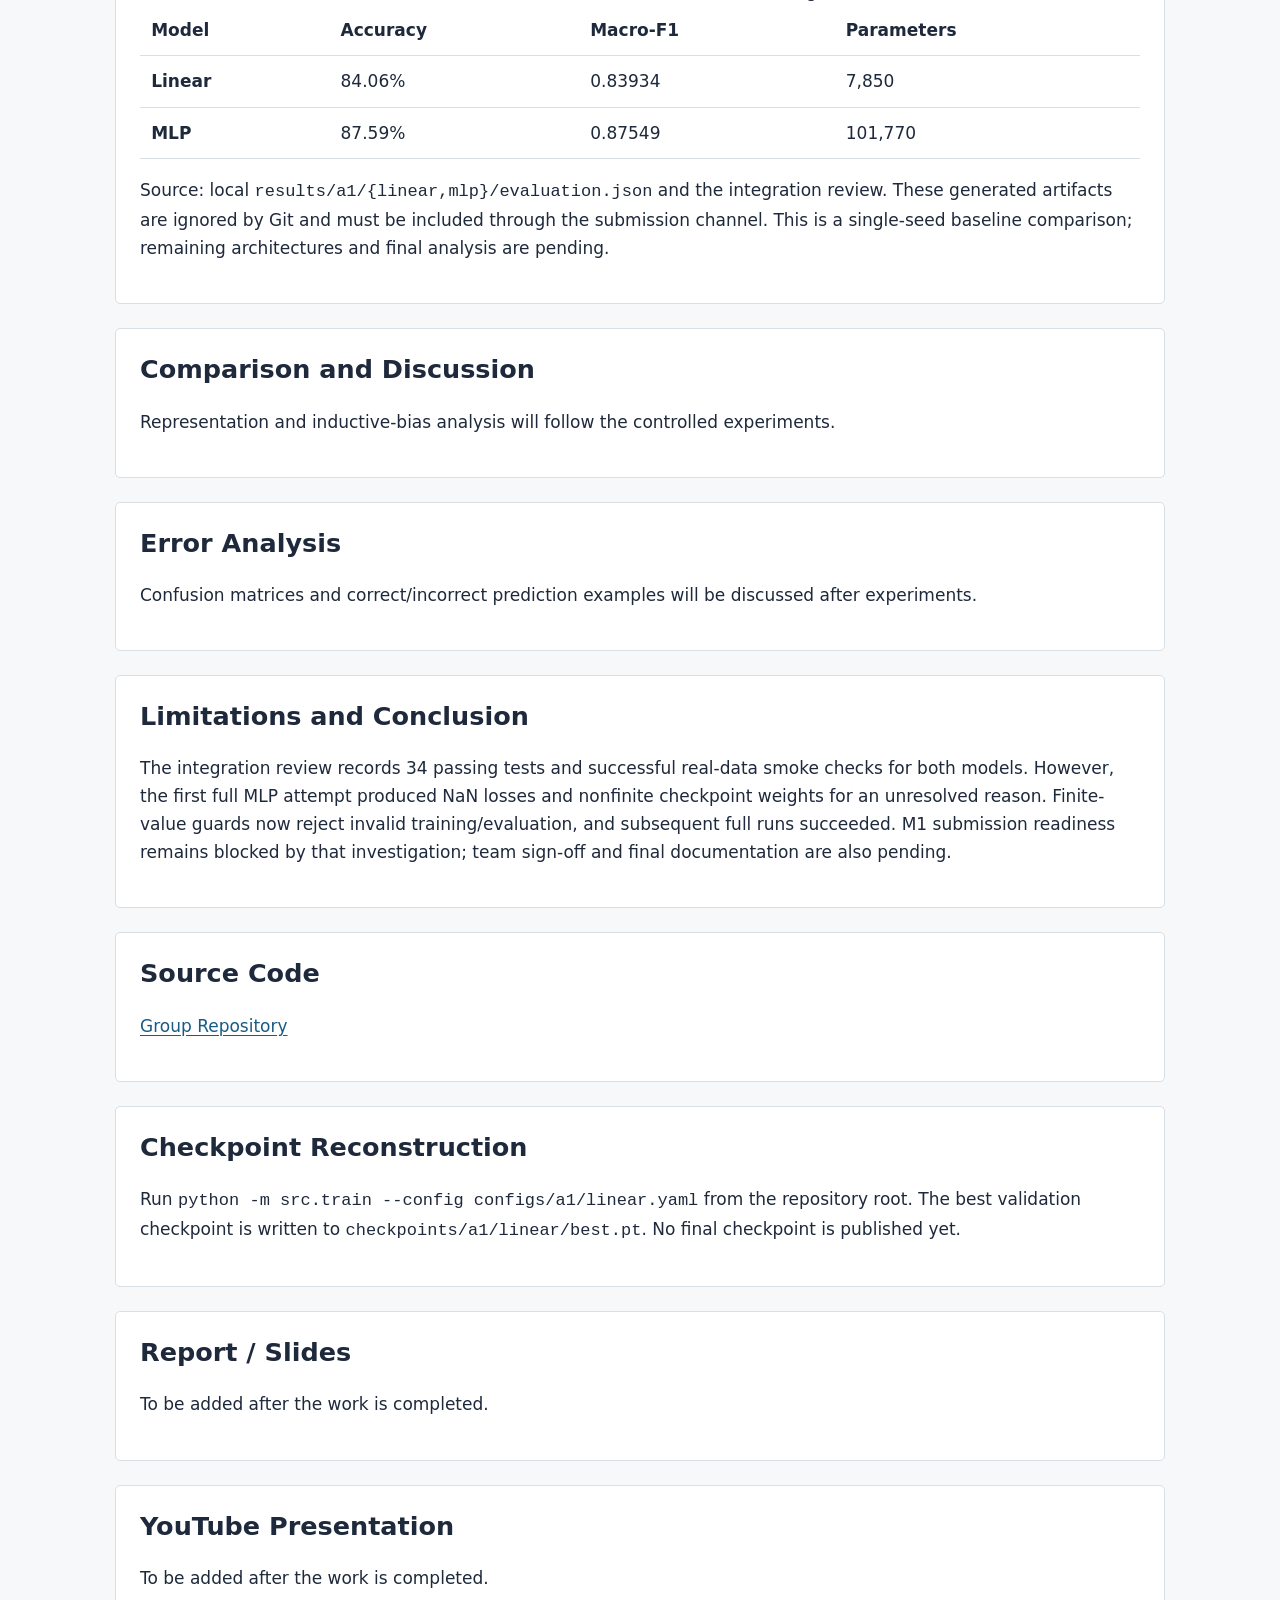
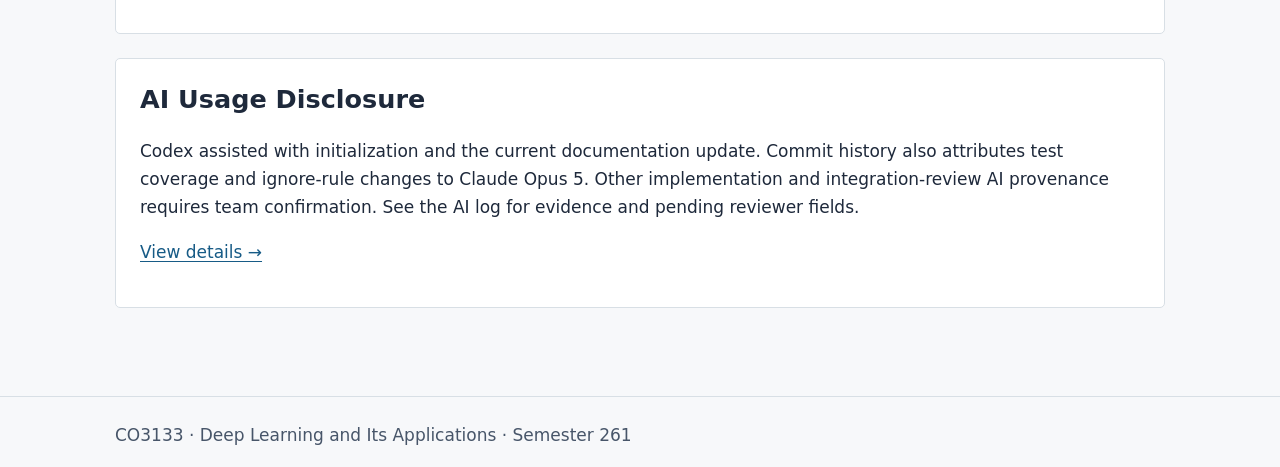
==== commit 7f1490c3: "draft M1: landing page & ai usage update" ====
--- a/docs/assignments/a1/index.html
+++ b/docs/assignments/a1/index.html
@@ -16,7 +16,7 @@
 <main id="main" class="wrap">
 <h1>Assignment 1: Foundations of Deep Learning Pipelines and Architectures</h1>
 
-<p class="status">Pending</p>
+<p class="status">M1 implemented; review open &middot; Updated 23 September 2026</p>
 
 <p>Instructor: Lê Thành Sách · <a href="../../index.html#team">G-08</a></p>
 
@@ -92,25 +92,27 @@
 <section>
 <h2>Dataset Description and EDA</h2>
 
-<p>Use the official Fashion-MNIST test set. Split the official training set into training and validation with a fixed seed. EDA will be added after analysis.</p>
+<p>Fashion-MNIST uses 54,000 training, 6,000 validation and 10,000 official test images with seed 42. The local integration review executed all 11 EDA code cells without errors: training classes contain 5,353&ndash;5,445 images, validation classes 555&ndash;647, and test classes exactly 1,000 each. Images have shape [1, 28, 28] and normalize to [-1, 1]. The executed notebook and figures are local ignored artifacts; findings still need incorporation into the submitted notebook/report.</p>
 </section>
 
 <section>
 <h2>Methodology</h2>
 
-<p>The Linear classifier flattens each image and produces raw class logits. Other model families remain TODO.</p>
+<p>Linear flattens each image into 784 features and maps them to ten raw logits. MLP uses 784 &rarr; 128 &rarr; 10 with ReLU after the hidden layer and no dropout. Both use the shared trainer/evaluator. CNN, LSTM/GRU and Transformer remain TODO.</p>
 </section>
 
 <section>
 <h2>Experimental Setup</h2>
 
-<p>Default configuration: seed 42, 10% validation split, batch size 64, Adam, learning rate 0.001, 10 epochs. Normalize with fixed mean 0.5 and standard deviation 0.5. These are configuration defaults, not completed experiments.</p>
+<p>Default configuration: seed 42, 10% validation split, batch size 64, Adam, learning rate 0.001, 10 epochs. Normalize with fixed mean 0.5 and standard deviation 0.5. Both recorded full-data CPU runs used this protocol for ten epochs with no sample limit, identical split hashes, and checkpoint selection by best validation accuracy (epoch 10 for both).</p>
 </section>
 
 <section>
 <h2>Results</h2>
 
-<p>Results will be added after experiments are completed. Planned comparison: accuracy, macro-F1, parameters, training time, inference time and training/validation curves.</p>
+<p>Recorded local full-data results, reviewed on 23 September 2026:</p>
+<div class="table-wrap"><table><caption>Fashion-MNIST official test set: 10,000 images</caption><thead><tr><th scope="col">Model</th><th scope="col">Accuracy</th><th scope="col">Macro-F1</th><th scope="col">Parameters</th></tr></thead><tbody><tr><th scope="row">Linear</th><td>84.06%</td><td>0.83934</td><td>7,850</td></tr><tr><th scope="row">MLP</th><td>87.59%</td><td>0.87549</td><td>101,770</td></tr></tbody></table></div>
+<p>Source: local <code>results/a1/{linear,mlp}/evaluation.json</code> and the integration review. These generated artifacts are ignored by Git and must be included through the submission channel. This is a single-seed baseline comparison; remaining architectures and final analysis are pending.</p>
 </section>
 
 <section>
@@ -128,7 +130,7 @@
 <section>
 <h2>Limitations and Conclusion</h2>
 
-<p>To be added after the work is completed.</p>
+<p>The integration review records 34 passing tests and successful real-data smoke checks for both models. However, the first full MLP attempt produced NaN losses and nonfinite checkpoint weights for an unresolved reason. Finite-value guards now reject invalid training/evaluation, and subsequent full runs succeeded. M1 submission readiness remains blocked by that investigation; team sign-off and final documentation are also pending.</p>
 </section>
 
 <section>
@@ -158,7 +160,7 @@
 <section>
 <h2>AI Usage Disclosure</h2>
 
-<p>Codex assisted with the initial Linear pipeline and this page skeleton. Verification is documented in the repository; responsible team reviewer is pending.</p>
+<p>Codex assisted with initialization and the current documentation update. Commit history also attributes test coverage and ignore-rule changes to Claude Opus 5. Other implementation and integration-review AI provenance requires team confirmation. See the AI log for evidence and pending reviewer fields.</p>
 <p><a href="https://github.com/kimhoangthien/CO3133-261-Deep-Learning/blob/main/AI_USAGE.md">View details →</a></p>
 </section>
 </main>
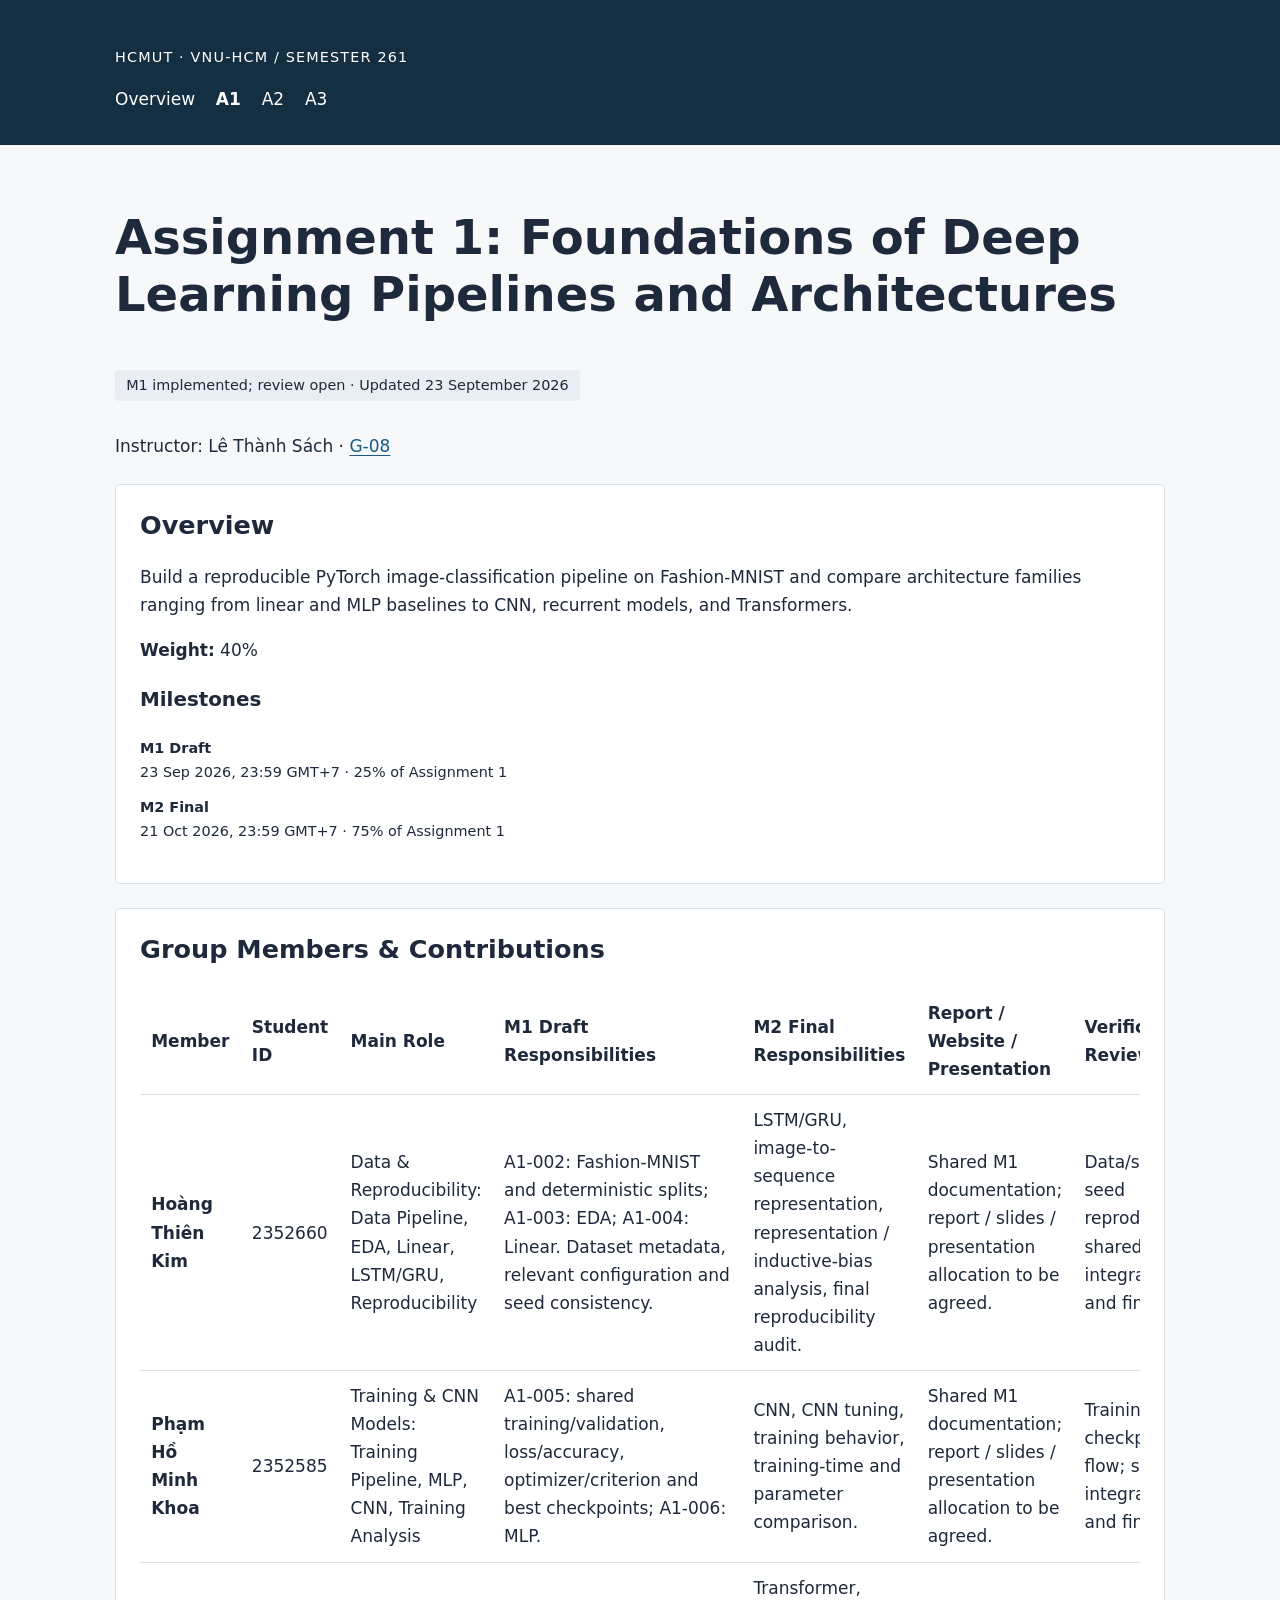
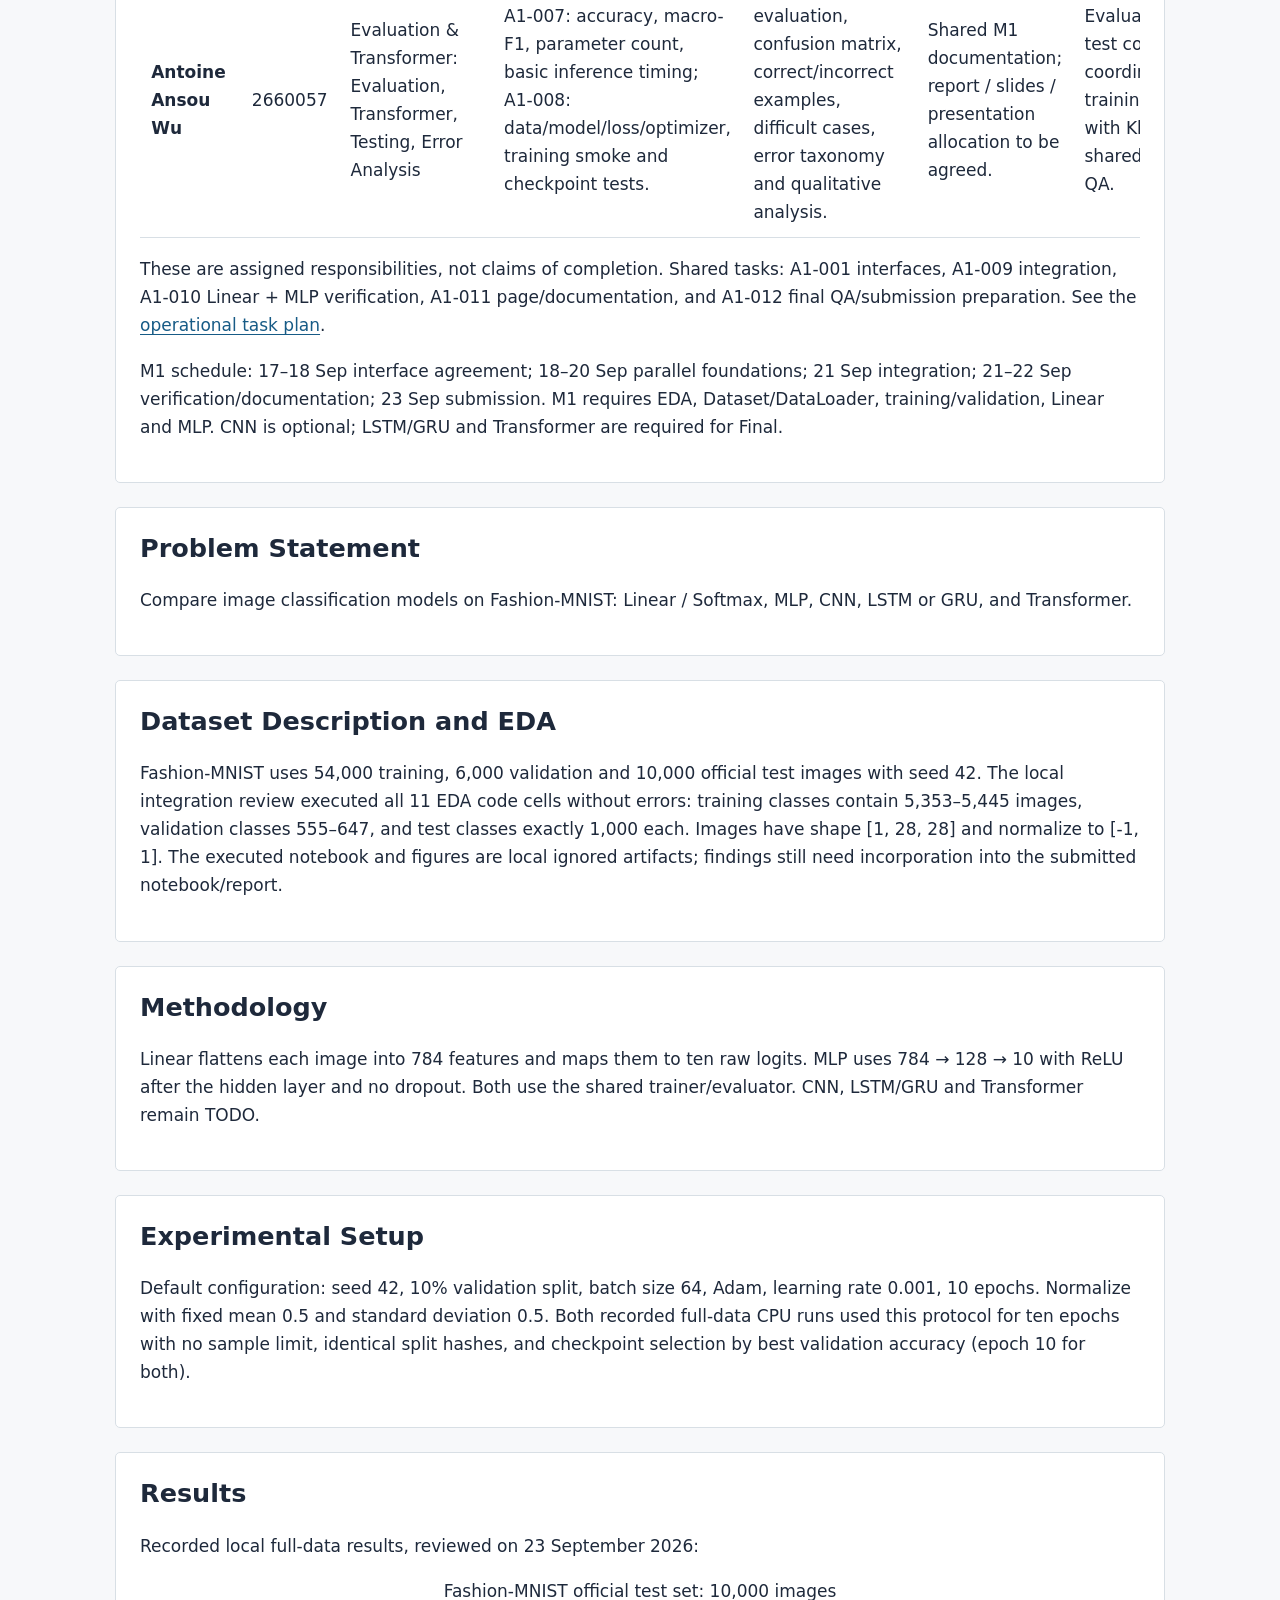
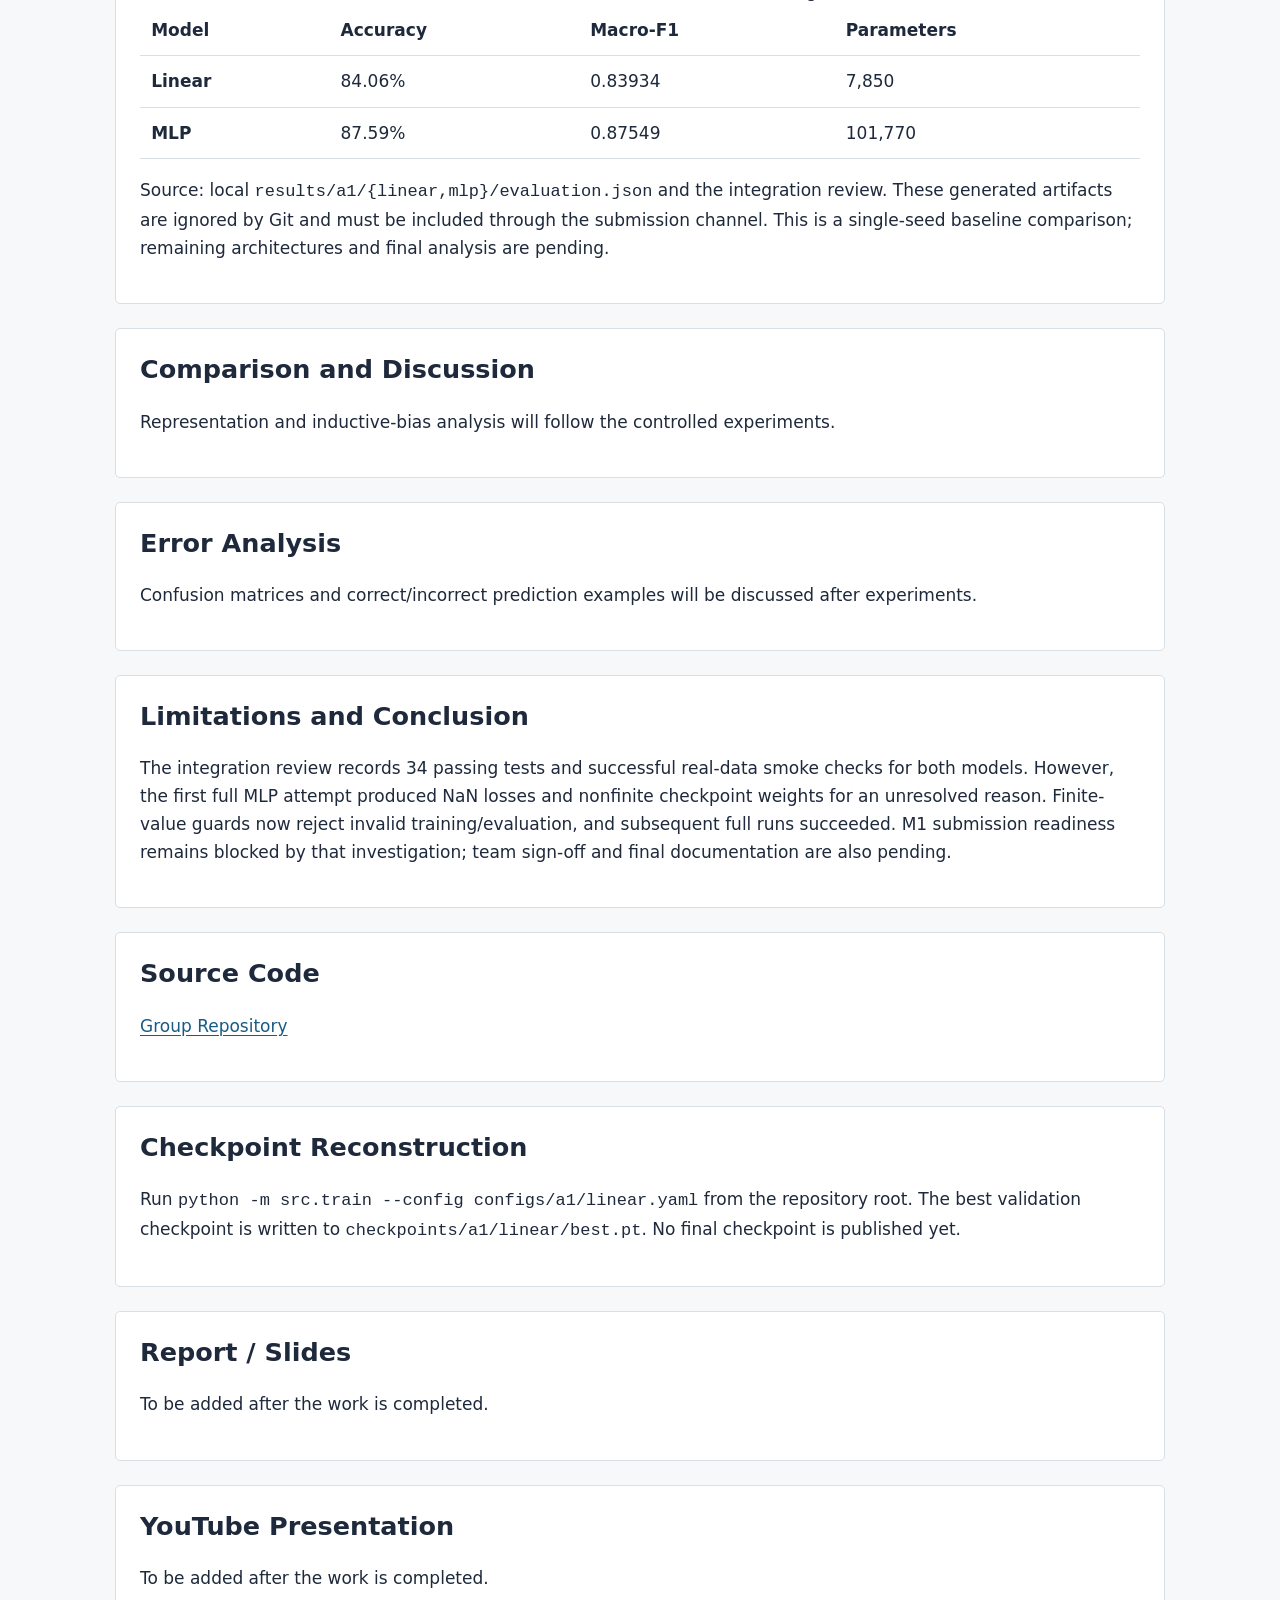
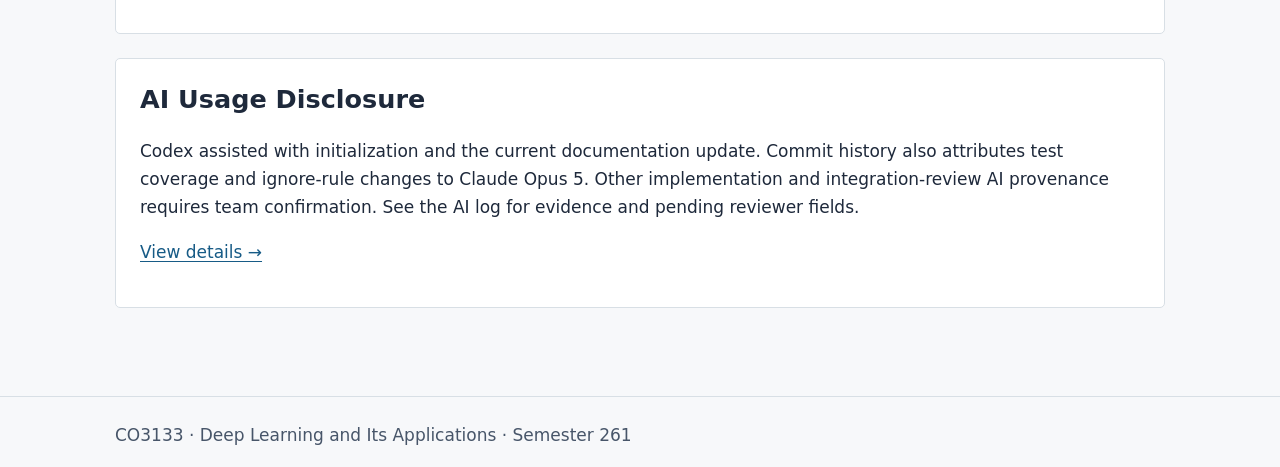
==== commit 586284cd: "update information" ====
--- a/docs/assignments/a1/index.html
+++ b/docs/assignments/a1/index.html
@@ -68,7 +68,7 @@
 </tr>
 <tr>
 <th scope="row">Antoine Ansou Wu</th>
-<td>22660057</td>
+<td>2660057</td>
 <td>Evaluation &amp; Transformer: Evaluation, Transformer, Testing, Error Analysis</td>
 <td>A1-007: accuracy, macro-F1, parameter count, basic inference timing; A1-008: data/model/loss/optimizer, training smoke and checkpoint tests.</td>
 <td>Transformer, evaluation, confusion matrix, correct/incorrect examples, difficult cases, error taxonomy and qualitative analysis.</td>
